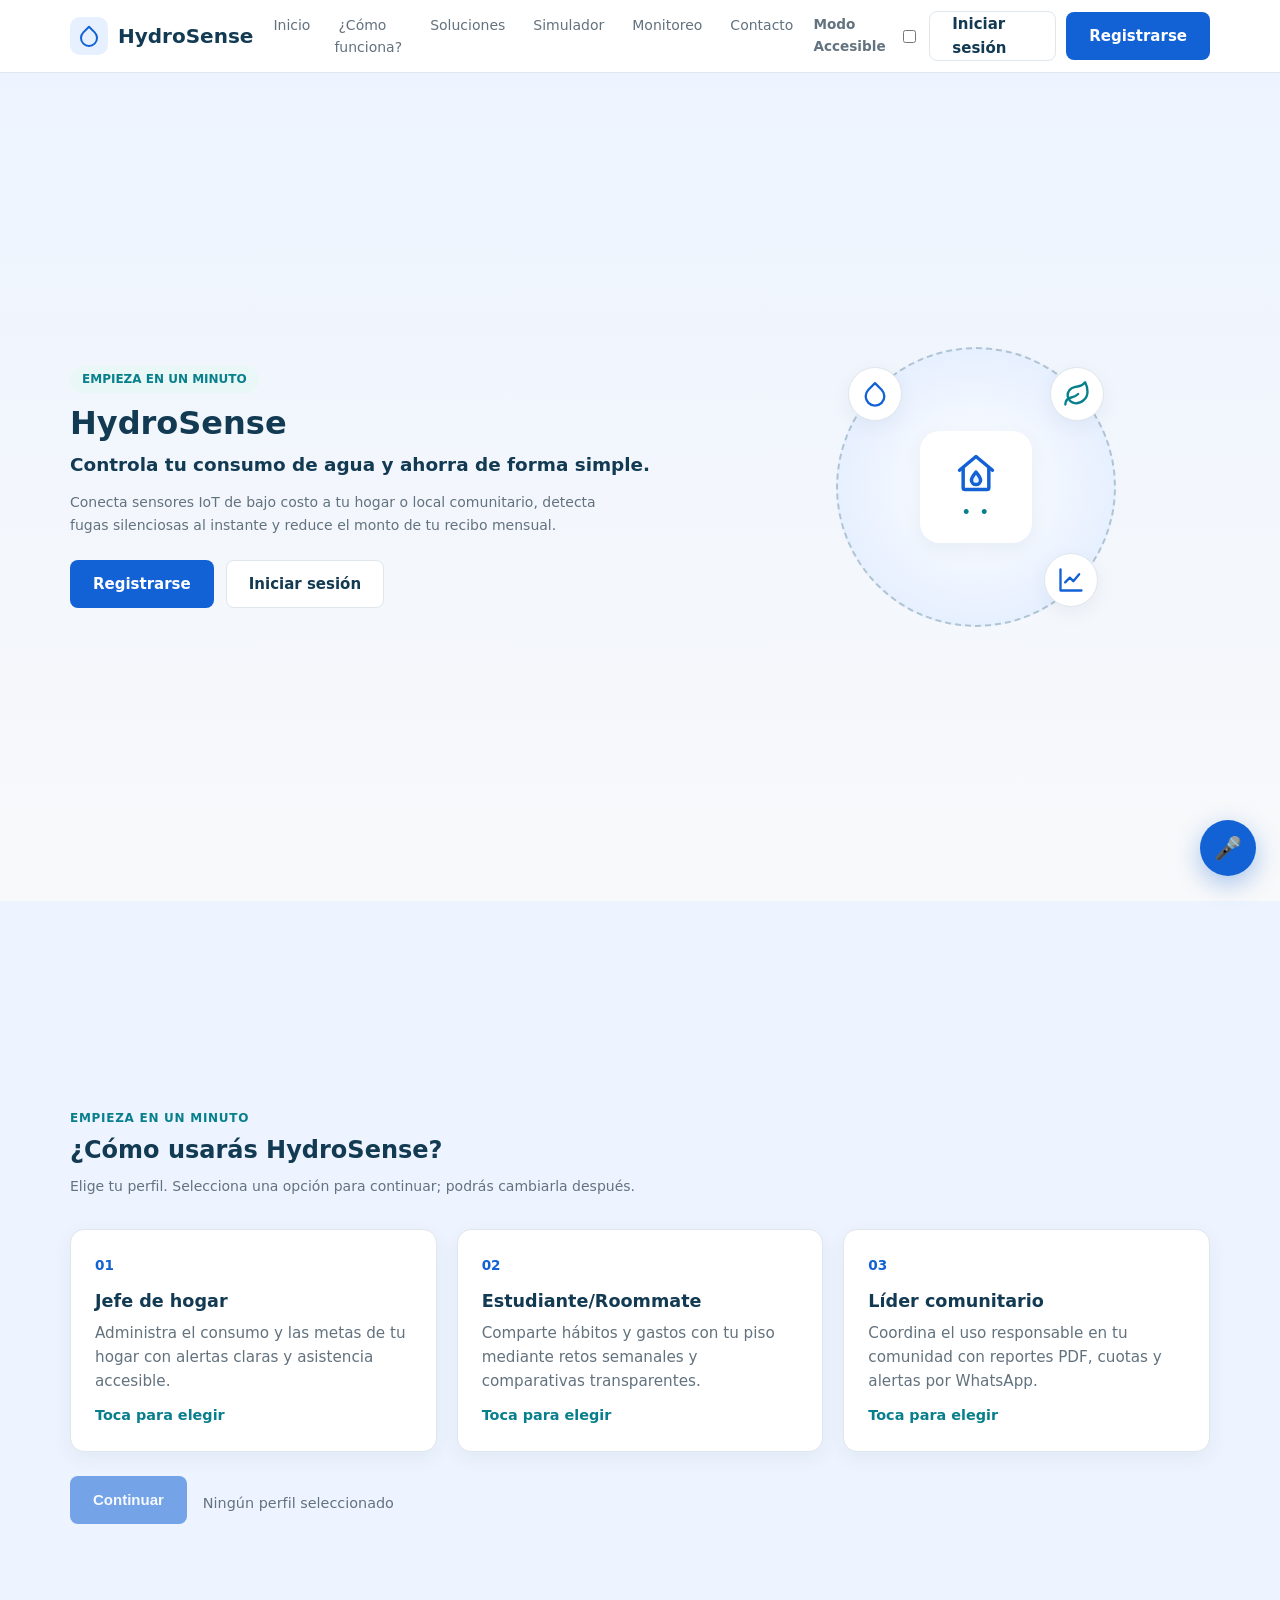
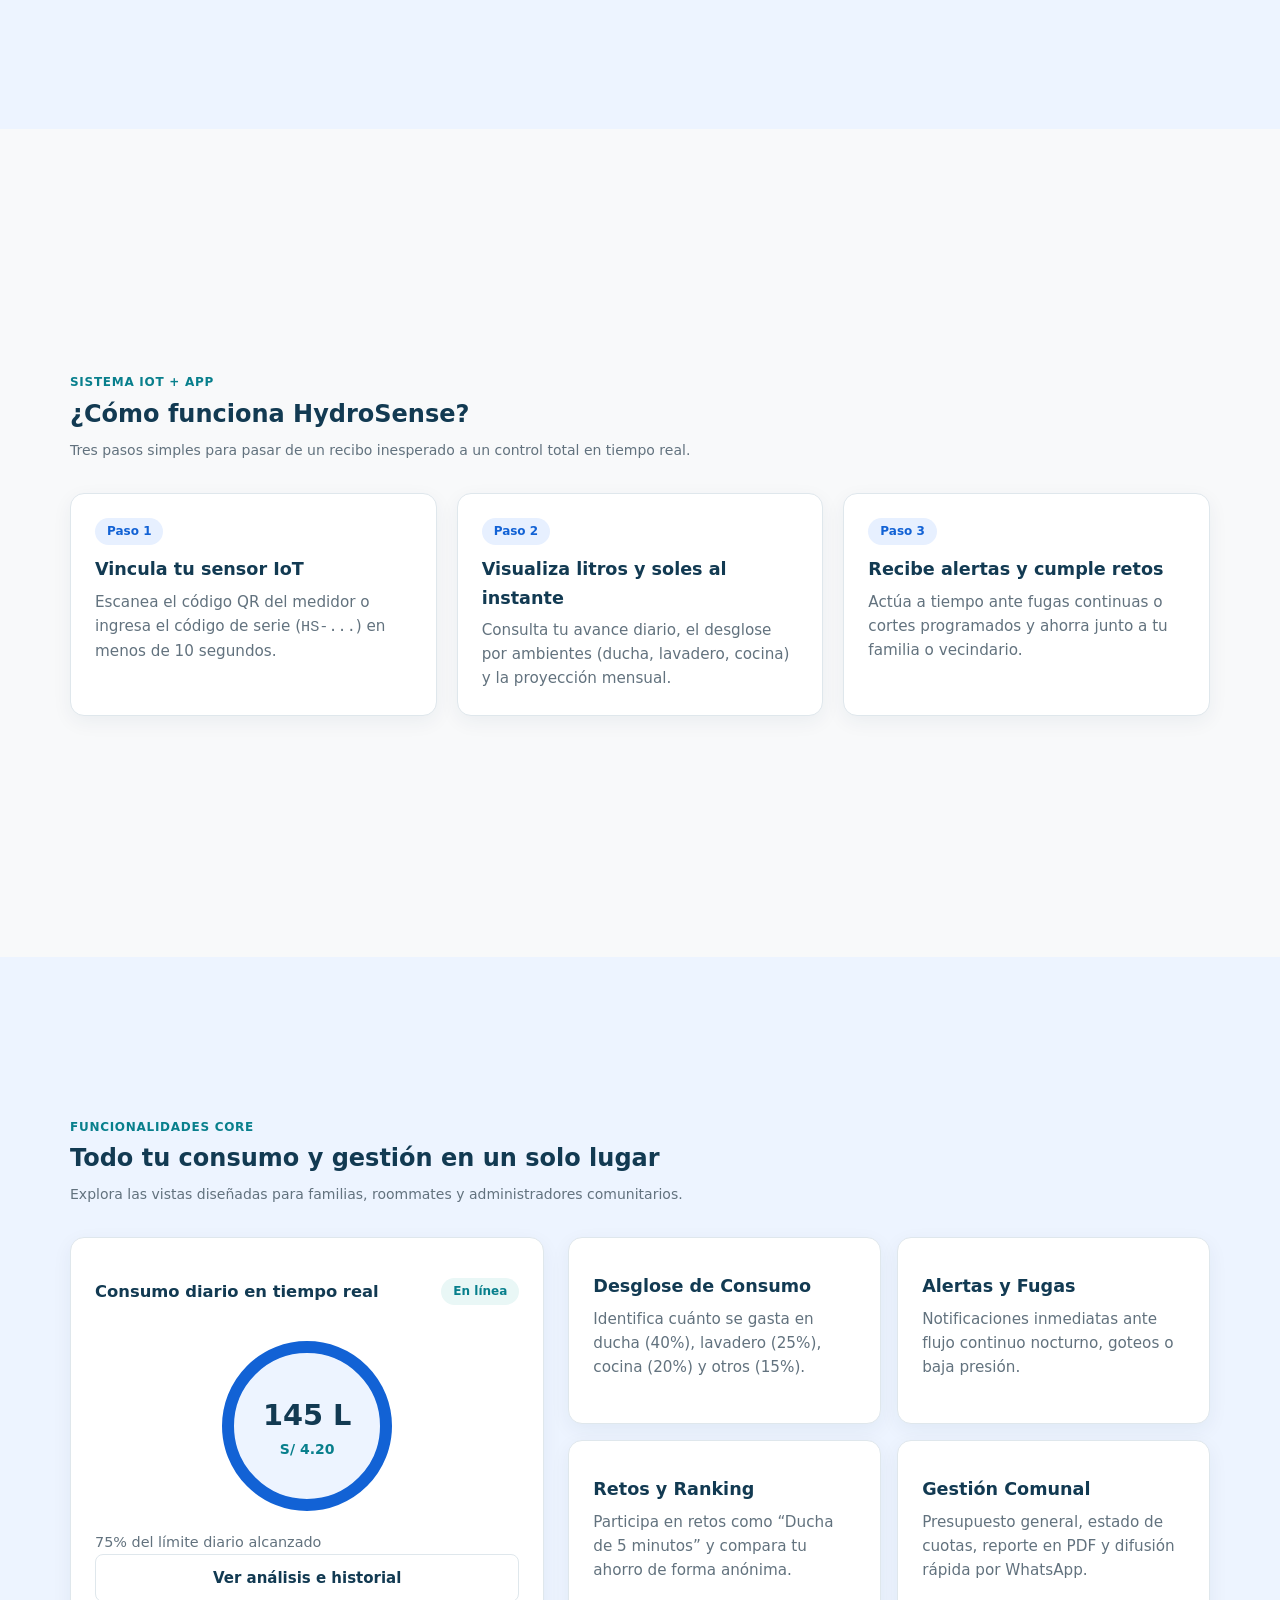
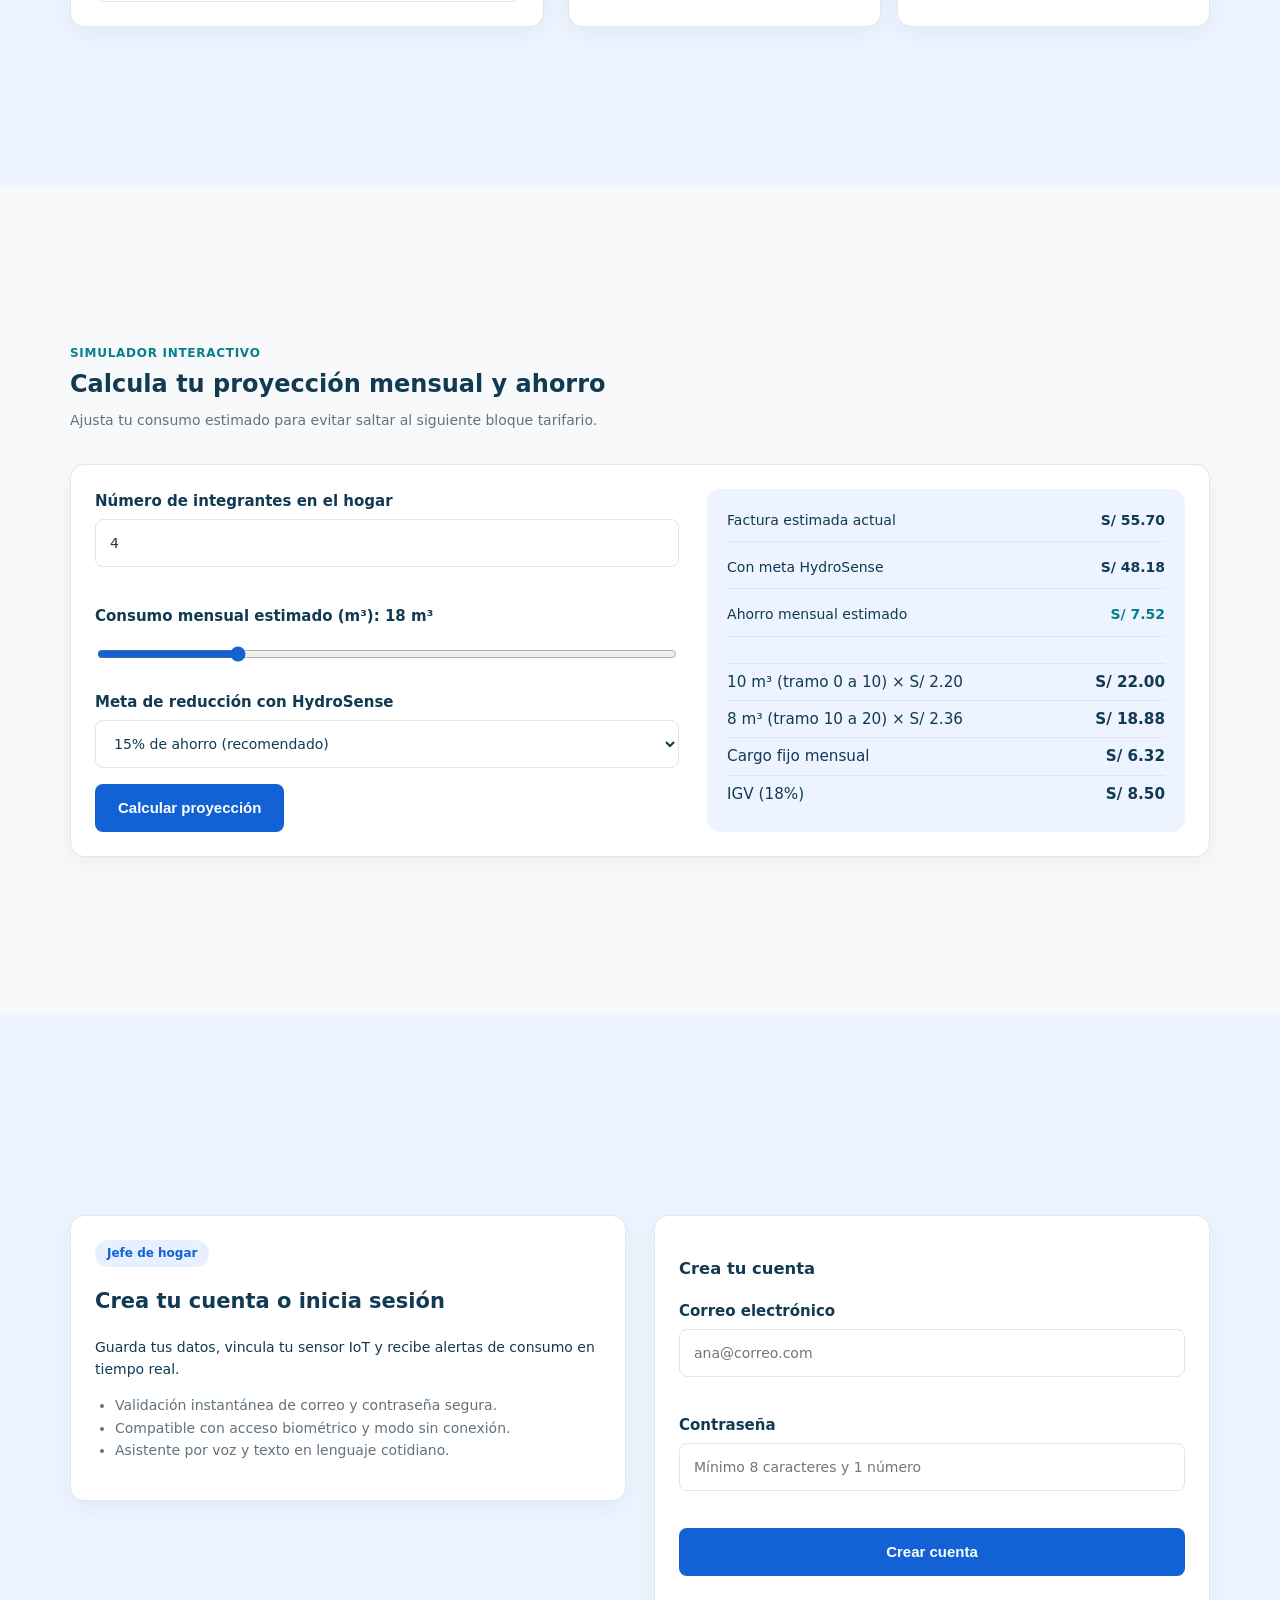
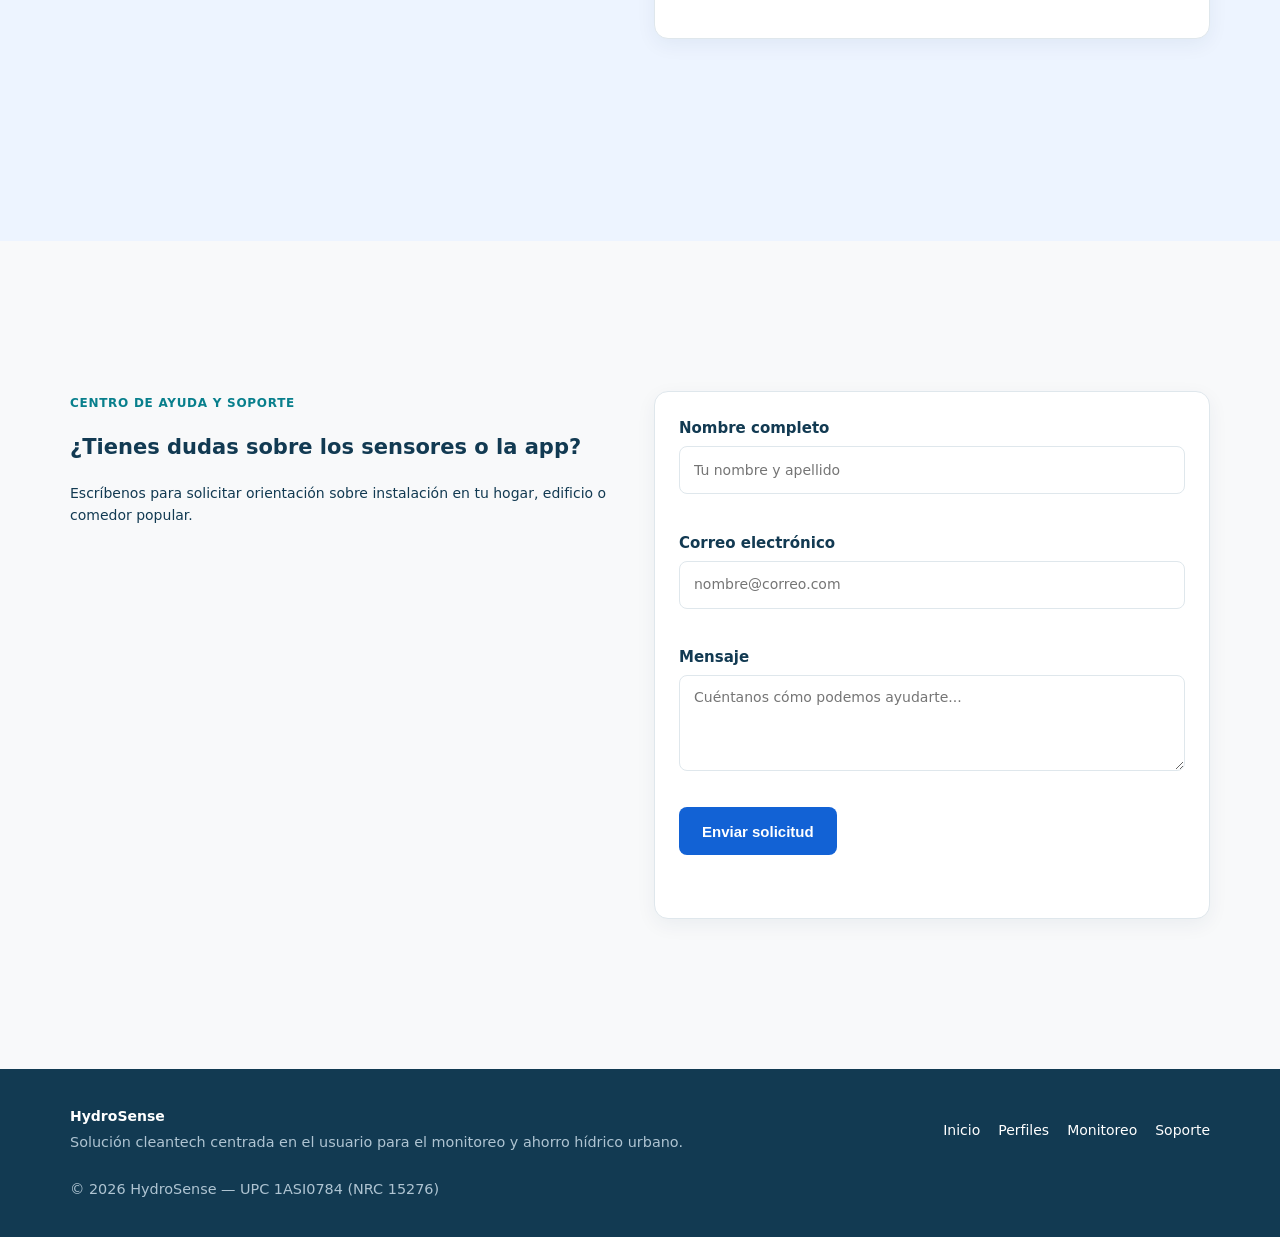
==== index.html @ d7d21170 "feat: estructura inicial del proyecto HydroSense" ====
<!DOCTYPE html>
<html lang="es">
<head>
  <meta charset="UTF-8" />
  <meta name="viewport" content="width=device-width, initial-scale=1.0" />
  <meta name="description" content="HydroSense — Controla tu consumo de agua en tiempo real, detecta fugas silenciosas y ahorra de forma simple." />
  <title>HydroSense — Controla tu consumo de agua</title>
  <link rel="icon" href="favicon.ico" type="image/x-icon" />
  <link rel="stylesheet" href="css/styles.css" />
  <link rel="stylesheet" href="css/responsive.css" />
</head>
<body>
  <a class="skip-link" href="#contenido-principal">Saltar al contenido principal</a>

  <!-- Encabezado y navegación principal -->
  <header class="site-header">
    <div class="container header-inner">
      <a href="#inicio" class="brand" aria-label="HydroSense Inicio">
        <span class="brand-icon" aria-hidden="true">
          <svg width="24" height="24" viewBox="0 0 24 24" fill="none" stroke="currentColor" stroke-width="2" stroke-linecap="round" stroke-linejoin="round">
            <path d="M12 2.69l5.66 5.66a8 8 0 1 1-11.31 0z" />
          </svg>
        </span>
        <span class="brand-name">HydroSense</span>
      </a>

      <button class="menu-toggle" type="button" aria-label="Abrir menú de navegación" aria-expanded="false" aria-controls="nav-principal">
        <span aria-hidden="true">☰</span>
      </button>

      <nav id="nav-principal" class="main-nav" aria-label="Navegación principal">
        <ul class="nav-list">
          <li><a href="#inicio">Inicio</a></li>
          <li><a href="#como-funciona">¿Cómo funciona?</a></li>
          <li><a href="#perfiles">Soluciones</a></li>
          <li><a href="#simulador">Simulador</a></li>
          <li><a href="pages/monitoreo.html">Monitoreo</a></li>
          <li><a href="#contacto">Contacto</a></li>
        </ul>
      </nav>

      <div class="header-actions">
        <label class="accessible-toggle" for="toggle-modo-accesible">
          <span>Modo Accesible</span>
          <input type="checkbox" id="toggle-modo-accesible" role="switch" aria-label="Activar modo accesible con texto ampliado y alto contraste" />
        </label>
        <a href="#acceso" class="btn btn-outline">Iniciar sesión</a>
        <a href="#perfiles" class="btn btn-primary">Registrarse</a>
      </div>
    </div>
  </header>

  <main id="contenido-principal">
    <!-- 1. Hero / Bienvenida (Mockup: HydroSense · Bienvenida) -->
    <section id="inicio" class="hero-section">
      <div class="container hero-grid">
        <div class="hero-copy">
          <span class="badge badge-teal">EMPIEZA EN UN MINUTO</span>
          <h1>HydroSense</h1>
          <p class="hero-subtitle">Controla tu consumo de agua y ahorra de forma simple.</p>
          <p class="hero-description">
            Conecta sensores IoT de bajo costo a tu hogar o local comunitario, detecta fugas silenciosas al instante y reduce el monto de tu recibo mensual.
          </p>
          <div class="hero-cta">
            <a href="#perfiles" class="btn btn-primary">Registrarse</a>
            <a href="#acceso" class="btn btn-outline">Iniciar sesión</a>
          </div>
        </div>

        <div class="hero-visual" aria-label="Ilustración del ecosistema HydroSense conectado al hogar">
          <div class="hero-orbit">
            <div class="orbit-node orbit-top-left" title="Monitoreo de flujo">
              <img src="assets/icons/drop.svg" alt="Ícono de consumo de agua" />
            </div>
            <div class="orbit-node orbit-top-right" title="Ahorro sostenible">
              <img src="assets/icons/leaf.svg" alt="Ícono de sostenibilidad ambiental" />
            </div>
            <div class="orbit-center">
              <img src="assets/icons/home_iot.svg" alt="Hogar conectado con sensor HydroSense" />
              <span class="status-dots" aria-hidden="true">• •</span>
            </div>
            <div class="orbit-node orbit-bottom-right" title="Estadísticas en tiempo real">
              <img src="assets/icons/chart.svg" alt="Ícono de análisis e historial" />
            </div>
          </div>
        </div>
      </div>
    </section>

    <!-- 2. Selección de Perfil (Mockup: ¿Cómo usarás HydroSense?) -->
    <section id="perfiles" class="section section-alt">
      <div class="container">
        <header class="section-header">
          <span class="eyebrow">EMPIEZA EN UN MINUTO</span>
          <h2>¿Cómo usarás HydroSense?</h2>
          <p>Elige tu perfil. Selecciona una opción para continuar; podrás cambiarla después.</p>
        </header>

        <div class="profile-grid" role="radiogroup" aria-label="Selección de perfil de usuario">
          <article class="card profile-card" data-profile="hogar" tabindex="0" role="radio" aria-checked="false">
            <span class="card-number">01</span>
            <h3>Jefe de hogar</h3>
            <p>Administra el consumo y las metas de tu hogar con alertas claras y asistencia accesible.</p>
            <span class="card-link">Toca para elegir</span>
          </article>

          <article class="card profile-card" data-profile="estudiante" tabindex="0" role="radio" aria-checked="false">
            <span class="card-number">02</span>
            <h3>Estudiante/Roommate</h3>
            <p>Comparte hábitos y gastos con tu piso mediante retos semanales y comparativas transparentes.</p>
            <span class="card-link">Toca para elegir</span>
          </article>

          <article class="card profile-card" data-profile="lider" tabindex="0" role="radio" aria-checked="false">
            <span class="card-number">03</span>
            <h3>Líder comunitario</h3>
            <p>Coordina el uso responsable en tu comunidad con reportes PDF, cuotas y alertas por WhatsApp.</p>
            <span class="card-link">Toca para elegir</span>
          </article>
        </div>

        <div class="profile-actions">
          <button id="btn-continuar-perfil" type="button" class="btn btn-primary" disabled>Continuar</button>
          <p id="estado-perfil" class="helper-text" aria-live="polite">Ningún perfil seleccionado</p>
        </div>
      </div>
    </section>

    <!-- 3. ¿Cómo funciona? (Arquitectura Web 4.2.1: IoT + App) -->
    <section id="como-funciona" class="section">
      <div class="container">
        <header class="section-header">
          <span class="eyebrow">SISTEMA IOT + APP</span>
          <h2>¿Cómo funciona HydroSense?</h2>
          <p>Tres pasos simples para pasar de un recibo inesperado a un control total en tiempo real.</p>
        </header>

        <div class="steps-grid">
          <article class="card step-card">
            <span class="badge badge-blue">Paso 1</span>
            <h3>Vincula tu sensor IoT</h3>
            <p>Escanea el código QR del medidor o ingresa el código de serie (<code>HS-...</code>) en menos de 10 segundos.</p>
          </article>

          <article class="card step-card">
            <span class="badge badge-blue">Paso 2</span>
            <h3>Visualiza litros y soles al instante</h3>
            <p>Consulta tu avance diario, el desglose por ambientes (ducha, lavadero, cocina) y la proyección mensual.</p>
          </article>

          <article class="card step-card">
            <span class="badge badge-blue">Paso 3</span>
            <h3>Recibe alertas y cumple retos</h3>
            <p>Actúa a tiempo ante fugas continuas o cortes programados y ahorra junto a tu familia o vecindario.</p>
          </article>
        </div>
      </div>
    </section>

    <!-- 4. Vista previa de Dashboards y Funcionalidades Core (Mockups 4.6) -->
    <section id="funcionalidades" class="section section-alt">
      <div class="container">
        <header class="section-header">
          <span class="eyebrow">FUNCIONALIDADES CORE</span>
          <h2>Todo tu consumo y gestión en un solo lugar</h2>
          <p>Explora las vistas diseñadas para familias, roommates y administradores comunitarios.</p>
        </header>

        <div class="dashboard-preview-grid">
          <!-- Tarjeta resumen de consumo (Mockup: Hola, Familia Pérez) -->
          <article class="card metric-card">
            <div class="card-top">
              <h3>Consumo diario en tiempo real</h3>
              <span class="badge badge-teal">En línea</span>
            </div>
            <div class="ring-metric" aria-label="145 litros consumidos hoy, equivalente a 4 soles con 20 céntimos">
              <strong id="litros-hoy">145 L</strong>
              <span id="soles-hoy">S/ 4.20</span>
            </div>
            <p class="helper-text">75% del límite diario alcanzado</p>
            <a href="pages/monitoreo.html" class="btn btn-outline btn-full">Ver análisis e historial</a>
          </article>

          <!-- Tarjeta de accesos rápidos / módulos -->
          <div class="shortcuts-grid">
            <article class="card shortcut-card">
              <h3>Desglose de Consumo</h3>
              <p>Identifica cuánto se gasta en ducha (40%), lavadero (25%), cocina (20%) y otros (15%).</p>
            </article>

            <article class="card shortcut-card">
              <h3>Alertas y Fugas</h3>
              <p>Notificaciones inmediatas ante flujo continuo nocturno, goteos o baja presión.</p>
            </article>

            <article class="card shortcut-card">
              <h3>Retos y Ranking</h3>
              <p>Participa en retos como “Ducha de 5 minutos” y compara tu ahorro de forma anónima.</p>
            </article>

            <article class="card shortcut-card">
              <h3>Gestión Comunal</h3>
              <p>Presupuesto general, estado de cuotas, reporte en PDF y difusión rápida por WhatsApp.</p>
            </article>
          </div>
        </div>
      </div>
    </section>

    <!-- 5. Simulador de Ahorro y Tarifas SEDAPAL (HU-010 / HU-045 / Arquitectura 4.2.1) -->
    <section id="simulador" class="section">
      <div class="container">
        <header class="section-header">
          <span class="eyebrow">SIMULADOR INTERACTIVO</span>
          <h2>Calcula tu proyección mensual y ahorro</h2>
          <p>Ajusta tu consumo estimado para evitar saltar al siguiente bloque tarifario.</p>
        </header>

        <div class="card simulator-card">
          <form id="form-simulador" class="simulator-form" novalidate>
            <div class="form-group">
              <label for="input-personas">Número de integrantes en el hogar</label>
              <input type="number" id="input-personas" name="personas" min="1" max="20" value="4" required />
            </div>

            <div class="form-group">
              <label for="input-consumo-m3">Consumo mensual estimado (m³): <output id="output-m3" for="input-consumo-m3">18</output> m³</label>
              <input type="range" id="input-consumo-m3" name="consumo_m3" min="5" max="60" value="18" />
            </div>

            <div class="form-group">
              <label for="select-meta">Meta de reducción con HydroSense</label>
              <select id="select-meta" name="meta">
                <option value="10">10% de ahorro</option>
                <option value="15" selected>15% de ahorro (recomendado)</option>
                <option value="20">20% de ahorro</option>
              </select>
            </div>

            <button type="submit" class="btn btn-primary">Calcular proyección</button>
          </form>

          <div id="resultado-simulador" class="simulator-result" aria-live="polite">
            <div class="result-item">
              <span>Factura estimada actual</span>
              <strong id="res-actual">S/ 68.40</strong>
            </div>
            <div class="result-item">
              <span>Con meta HydroSense</span>
              <strong id="res-ahorro">S/ 58.14</strong>
            </div>
            <div class="result-item">
              <span>Ahorro mensual estimado</span>
              <strong id="res-diferencia" class="text-teal">S/ 10.26</strong>
            </div>
          </div>
        </div>
      </div>
    </section>

    <!-- 6. Acceso y Registro rápido (Mockups: Crea tu cuenta / Inicia sesión) -->
    <section id="acceso" class="section section-alt">
      <div class="container auth-grid">
        <div class="card auth-info">
          <span class="badge badge-blue" id="badge-perfil-activo">Jefe de hogar</span>
          <h2>Crea tu cuenta o inicia sesión</h2>
          <p>Guarda tus datos, vincula tu sensor IoT y recibe alertas de consumo en tiempo real.</p>
          <ul class="check-list">
            <li>Validación instantánea de correo y contraseña segura.</li>
            <li>Compatible con acceso biométrico y modo sin conexión.</li>
            <li>Asistente por voz y texto en lenguaje cotidiano.</li>
          </ul>
        </div>

        <form id="form-registro" class="card auth-form" novalidate>
          <h3>Crea tu cuenta</h3>

          <div class="form-group">
            <label for="reg-email">Correo electrónico</label>
            <input type="email" id="reg-email" name="email" placeholder="ana@correo.com" autocomplete="email" required />
            <small id="error-email" class="form-feedback" aria-live="polite"></small>
          </div>

          <div class="form-group">
            <label for="reg-password">Contraseña</label>
            <input type="password" id="reg-password" name="password" placeholder="Mínimo 8 caracteres y 1 número" autocomplete="new-password" required />
            <small id="error-password" class="form-feedback" aria-live="polite"></small>
          </div>

          <button type="submit" class="btn btn-primary btn-full">Crear cuenta</button>
          <p id="estado-registro" class="form-feedback" aria-live="polite"></p>
        </form>
      </div>
    </section>

    <!-- 7. Contacto y Soporte (Arquitectura Web 4.2.1: Centro de Ayuda) -->
    <section id="contacto" class="section">
      <div class="container contact-grid">
        <div>
          <span class="eyebrow">CENTRO DE AYUDA Y SOPORTE</span>
          <h2>¿Tienes dudas sobre los sensores o la app?</h2>
          <p>Escríbenos para solicitar orientación sobre instalación en tu hogar, edificio o comedor popular.</p>
        </div>

        <form id="form-contacto" class="card contact-form" novalidate>
          <div class="form-group">
            <label for="contacto-nombre">Nombre completo</label>
            <input type="text" id="contacto-nombre" name="nombre" placeholder="Tu nombre y apellido" required />
          </div>

          <div class="form-group">
            <label for="contacto-correo">Correo electrónico</label>
            <input type="email" id="contacto-correo" name="correo" placeholder="nombre@correo.com" required />
          </div>

          <div class="form-group">
            <label for="contacto-mensaje">Mensaje</label>
            <textarea id="contacto-mensaje" name="mensaje" rows="3" placeholder="Cuéntanos cómo podemos ayudarte..." required></textarea>
          </div>

          <button type="submit" class="btn btn-primary">Enviar solicitud</button>
          <p id="estado-contacto" class="form-feedback" aria-live="polite"></p>
        </form>
      </div>
    </section>
  </main>

  <!-- Botón flotante de Asistente por Voz (Mockup: Dashboard Familia / HU-019) -->
  <button id="btn-asistente-voz" class="fab-voice" type="button" aria-label="Consultar consumo mediante comandos de voz" title="Asistente por voz">
    <span aria-hidden="true">🎤</span>
  </button>

  <!-- Pie de página -->
  <footer class="site-footer">
    <div class="container footer-inner">
      <div>
        <strong>HydroSense</strong>
        <p>Solución cleantech centrada en el usuario para el monitoreo y ahorro hídrico urbano.</p>
      </div>
      <nav aria-label="Enlaces del pie de página">
        <ul class="footer-links">
          <li><a href="#inicio">Inicio</a></li>
          <li><a href="#perfiles">Perfiles</a></li>
          <li><a href="pages/monitoreo.html">Monitoreo</a></li>
          <li><a href="#contacto">Soporte</a></li>
        </ul>
      </nav>
      <p class="footer-copy">© 2026 HydroSense — UPC 1ASI0784 (NRC 15276)</p>
    </div>
  </footer>

  <script src="js/main.js"></script>
</body>
</html>
---- css/styles.css ----
/* ==========================================================================
   HydroSense — Hoja de estilos principal (Paleta oficial Figma + Guía 4.1)
   Cada sección ocupa una pantalla completa (100vh) para evitar solapamientos
   ========================================================================== */

:root {
  /* Paleta de colores oficial (Capítulo 4.1 + Figma) */
  --color-primary: #1262D5;
  --color-primary-hover: #0E4FB0;
  --color-dark: #123A52;
  --color-teal: #087F8C;
  --color-text-muted: #62727E;
  --color-bg-page: #F8F9FA;
  --color-bg-card: #FFFFFF;
  --color-bg-soft-blue: #EDF4FF;
  --color-bg-badge-blue: #E7F0FF;
  --color-bg-soft-teal: #E9F7F6;
  --color-border: #DFE7EC;
  --color-accent-muted: #AFC4D2;
  --color-error: #C62828;
  --color-success: #1B7A43;

  /* Escala tipográfica oficial (Capítulo 4.1) */
  --font-size-h1: 2rem;         /* 32px Bold */
  --font-size-h2: 1.5rem;       /* 24px Bold/Semibold */
  --font-size-label: 0.9375rem; /* 15px Medium/Bold */
  --font-size-body: 0.875rem;   /* 14px Regular */
  --font-size-caption: 0.75rem; /* 12px Light/Regular */

  /* Layout y elevación */
  --header-height: 72px;
  --radius-sm: 8px;
  --radius-md: 14px;
  --radius-lg: 20px;
  --radius-pill: 999px;
  --shadow-card: 0 6px 20px rgba(18, 58, 82, 0.06);
  --shadow-card-hover: 0 12px 28px rgba(18, 98, 213, 0.12);
  --container-max: 1140px;
}

*,
*::before,
*::after {
  box-sizing: border-box;
}

html {
  scroll-behavior: smooth;
}

body {
  margin: 0;
  font-family: "Inter", "Segoe UI", system-ui, -apple-system, sans-serif;
  font-size: var(--font-size-body);
  line-height: 1.6;
  color: var(--color-dark);
  background-color: var(--color-bg-page);
}

/* Accesibilidad: respeta la preferencia del sistema de reducir animaciones */
@media (prefers-reduced-motion: reduce) {
  html {
    scroll-behavior: auto;
  }

  *,
  *::before,
  *::after {
    animation-duration: 0.01ms !important;
    animation-iteration-count: 1 !important;
    transition-duration: 0.01ms !important;
  }
}

img {
  max-width: 100%;
  display: block;
}

a {
  color: var(--color-primary);
  text-decoration: none;
}

a:hover {
  text-decoration: underline;
}

:focus-visible {
  outline: 3px solid var(--color-primary);
  outline-offset: 2px;
}

.skip-link {
  position: absolute;
  left: -9999px;
  top: 0;
  background: var(--color-primary);
  color: var(--color-bg-card);
  padding: 12px 18px;
  z-index: 1000;
  border-radius: var(--radius-sm);
}

.skip-link:focus {
  left: 16px;
  top: 16px;
}

.container {
  width: min(100% - 32px, var(--container-max));
  margin-inline: auto;
}

/* Cada pantalla ocupa el alto completo de la ventana */
.hero-section,
.section {
  min-height: calc(100vh - var(--header-height));
  display: flex;
  flex-direction: column;
  justify-content: center;
  padding: 48px 0;
  scroll-margin-top: var(--header-height);
}

.section-alt {
  background-color: var(--color-bg-soft-blue);
}

.section-header {
  max-width: 680px;
  margin-bottom: 32px;
}

.section-header h2 {
  margin: 6px 0 10px;
  font-size: var(--font-size-h2);
  line-height: 1.25;
  font-weight: 700;
  color: var(--color-dark);
}

.section-header p {
  margin: 0;
  color: var(--color-text-muted);
}

.eyebrow {
  display: inline-block;
  font-size: var(--font-size-caption);
  font-weight: 700;
  letter-spacing: 0.06em;
  color: var(--color-teal);
  text-transform: uppercase;
}

/* Botones (Touch target >= 48px) */
.btn {
  display: inline-flex;
  align-items: center;
  justify-content: center;
  min-height: 48px;
  padding: 0 22px;
  border-radius: var(--radius-sm);
  font-weight: 600;
  font-size: var(--font-size-label);
  border: 1.5px solid transparent;
  cursor: pointer;
  transition: background-color 0.2s ease, border-color 0.2s ease, transform 0.15s ease;
  text-decoration: none;
}

.btn:hover {
  text-decoration: none;
  transform: translateY(-1px);
}

.btn:disabled {
  opacity: 0.55;
  cursor: not-allowed;
  transform: none;
}

.btn-primary {
  background-color: var(--color-primary);
  color: var(--color-bg-card);
}

.btn-primary:hover:not(:disabled) {
  background-color: var(--color-primary-hover);
}

.btn-outline {
  background-color: var(--color-bg-card);
  color: var(--color-dark);
  border-color: var(--color-border);
}

.btn-outline:hover {
  border-color: var(--color-primary);
  color: var(--color-primary);
}

.btn-full {
  width: 100%;
}

/* Badges y Tarjetas */
.badge {
  display: inline-flex;
  align-items: center;
  padding: 4px 12px;
  border-radius: var(--radius-pill);
  font-size: var(--font-size-caption);
  font-weight: 700;
}

.badge-teal {
  background-color: var(--color-bg-soft-teal);
  color: var(--color-teal);
}

.badge-blue {
  background-color: var(--color-bg-badge-blue);
  color: var(--color-primary);
}

.card {
  background-color: var(--color-bg-card);
  border: 1px solid var(--color-border);
  border-radius: var(--radius-md);
  padding: 24px;
  box-shadow: var(--shadow-card);
  transition: transform 0.2s ease, box-shadow 0.2s ease, border-color 0.2s ease;
}

/* Header */
.site-header {
  position: sticky;
  top: 0;
  z-index: 100;
  background-color: var(--color-bg-card);
  border-bottom: 1px solid var(--color-border);
}

.header-inner {
  display: flex;
  align-items: center;
  justify-content: space-between;
  gap: 16px;
  min-height: var(--header-height);
}

.brand {
  display: inline-flex;
  align-items: center;
  gap: 10px;
  font-size: 1.25rem;
  font-weight: 700;
  color: var(--color-dark);
}

.brand-icon {
  display: inline-flex;
  align-items: center;
  justify-content: center;
  width: 38px;
  height: 38px;
  border-radius: 10px;
  background-color: var(--color-bg-badge-blue);
  color: var(--color-primary);
}

.nav-list {
  display: flex;
  list-style: none;
  gap: 20px;
  margin: 0;
  padding: 0;
}

.nav-list a {
  color: var(--color-text-muted);
  font-weight: 500;
  padding: 8px 4px;
}

.nav-list a:hover {
  color: var(--color-primary);
}

.header-actions {
  display: flex;
  align-items: center;
  gap: 10px;
}

.accessible-toggle {
  display: inline-flex;
  align-items: center;
  gap: 8px;
  font-size: 0.85rem;
  font-weight: 600;
  color: var(--color-text-muted);
  cursor: pointer;
  min-height: 48px;
}

.menu-toggle {
  display: none;
  min-width: 48px;
  min-height: 48px;
  border: 1px solid var(--color-border);
  border-radius: var(--radius-sm);
  background: var(--color-bg-card);
  color: var(--color-dark);
  font-size: 1.25rem;
  cursor: pointer;
}

/* Hero */
.hero-section {
  background: linear-gradient(180deg, var(--color-bg-soft-blue) 0%, var(--color-bg-page) 100%);
}

.hero-grid {
  display: grid;
  grid-template-columns: 1.15fr 0.85fr;
  align-items: center;
  gap: 40px;
}

.hero-copy h1 {
  margin: 12px 0 8px;
  font-size: var(--font-size-h1);
  line-height: 1.15;
  font-weight: 700;
  color: var(--color-dark);
}

.hero-subtitle {
  margin: 0 0 12px;
  font-size: 1.15rem;
  font-weight: 600;
  color: var(--color-dark);
}

.hero-description {
  margin: 0 0 24px;
  color: var(--color-text-muted);
  max-width: 540px;
}

.hero-cta {
  display: flex;
  flex-wrap: wrap;
  gap: 12px;
}

.hero-visual {
  display: flex;
  justify-content: center;
}

.hero-orbit {
  position: relative;
  width: 280px;
  height: 280px;
  border-radius: 50%;
  background: radial-gradient(circle, var(--color-bg-card) 0%, var(--color-bg-badge-blue) 70%);
  border: 2px dashed var(--color-accent-muted);
  display: flex;
  align-items: center;
  justify-content: center;
}

.orbit-center {
  width: 112px;
  height: 112px;
  border-radius: var(--radius-lg);
  background: var(--color-bg-card);
  box-shadow: var(--shadow-card);
  display: flex;
  flex-direction: column;
  align-items: center;
  justify-content: center;
  gap: 6px;
}

.status-dots {
  color: var(--color-teal);
  font-weight: 700;
  letter-spacing: 2px;
}

.orbit-node {
  position: absolute;
  width: 54px;
  height: 54px;
  border-radius: 50%;
  background: var(--color-bg-card);
  border: 1px solid var(--color-border);
  box-shadow: var(--shadow-card);
  display: flex;
  align-items: center;
  justify-content: center;
  padding: 12px;
}

.orbit-top-left { top: 18px; left: 10px; }
.orbit-top-right { top: 18px; right: 10px; }
.orbit-bottom-right { bottom: 18px; right: 16px; }

/* Grillas de tarjetas */
.profile-grid,
.steps-grid {
  display: grid;
  grid-template-columns: repeat(3, 1fr);
  gap: 20px;
}

.profile-card {
  cursor: pointer;
}

.profile-card:hover,
.step-card:hover,
.shortcut-card:hover {
  transform: translateY(-3px);
  box-shadow: var(--shadow-card-hover);
}

.profile-card:hover {
  border-color: var(--color-primary);
  background-color: var(--color-bg-badge-blue);
}

.profile-card[aria-checked="true"] {
  border: 2px solid var(--color-primary);
  background-color: var(--color-bg-badge-blue);
  box-shadow: var(--shadow-card-hover);
}

.card-number {
  font-size: 0.85rem;
  font-weight: 700;
  color: var(--color-primary);
}

.card-link {
  display: inline-block;
  margin-top: 10px;
  font-size: 0.9rem;
  font-weight: 600;
  color: var(--color-teal);
}

.profile-actions {
  margin-top: 24px;
  display: flex;
  align-items: center;
  gap: 16px;
}

.helper-text {
  margin: 8px 0 0;
  font-size: 0.9rem;
  color: var(--color-text-muted);
}

/* Dashboard preview */
.dashboard-preview-grid {
  display: grid;
  grid-template-columns: 0.85fr 1.15fr;
  gap: 24px;
  align-items: stretch;
}

.card-top {
  display: flex;
  justify-content: space-between;
  align-items: center;
  gap: 8px;
}

.ring-metric {
  width: 170px;
  height: 170px;
  margin: 20px auto;
  border-radius: 50%;
  border: 12px solid var(--color-primary);
  background-color: var(--color-bg-soft-blue);
  display: flex;
  flex-direction: column;
  align-items: center;
  justify-content: center;
}

.ring-metric strong {
  font-size: 1.8rem;
  color: var(--color-dark);
}

.ring-metric span {
  color: var(--color-teal);
  font-weight: 700;
}

.shortcuts-grid {
  display: grid;
  grid-template-columns: repeat(2, 1fr);
  gap: 16px;
}

.shortcut-card h3,
.step-card h3,
.profile-card h3 {
  margin: 10px 0 6px;
  font-size: 1.1rem;
}

.shortcut-card p,
.step-card p,
.profile-card p {
  margin: 0;
  color: var(--color-text-muted);
  font-size: 0.95rem;
}

/* Simulador, Auth y Contacto */
.simulator-card {
  display: grid;
  grid-template-columns: 1.1fr 0.9fr;
  gap: 28px;
  align-items: center;
}

.simulator-result {
  background-color: var(--color-bg-soft-blue);
  border-radius: var(--radius-md);
  padding: 20px;
  display: grid;
  gap: 14px;
}

.result-item {
  display: flex;
  justify-content: space-between;
  align-items: center;
  border-bottom: 1px solid var(--color-border);
  padding-bottom: 10px;
}

.result-item:last-child {
  border-bottom: none;
  padding-bottom: 0;
}

.text-teal {
  color: var(--color-teal);
}

.auth-grid,
.contact-grid {
  display: grid;
  grid-template-columns: 1fr 1fr;
  gap: 28px;
  align-items: start;
}

.check-list {
  padding-left: 20px;
  color: var(--color-text-muted);
}

.form-group {
  display: flex;
  flex-direction: column;
  gap: 6px;
  margin-bottom: 16px;
}

.form-group label {
  font-weight: 600;
  font-size: var(--font-size-label);
}

.form-group input,
.form-group select,
.form-group textarea {
  min-height: 48px;
  padding: 10px 14px;
  border: 1.5px solid var(--color-border);
  border-radius: var(--radius-sm);
  font: inherit;
  color: var(--color-dark);
  background-color: var(--color-bg-card);
  transition: border-color 0.2s ease, box-shadow 0.2s ease;
}

.form-group input:focus,
.form-group select:focus,
.form-group textarea:focus {
  border-color: var(--color-primary);
  box-shadow: 0 0 0 3px rgba(18, 98, 213, 0.15);
  outline: none;
}

.form-group input[type="range"] {
  min-height: 36px;
  padding: 0;
  border: none;
  background: transparent;
  accent-color: var(--color-primary);
  cursor: pointer;
}

.form-group textarea {
  min-height: 96px;
  resize: vertical;
}

.form-feedback {
  min-height: 1.2em;
  font-size: var(--font-size-caption);
  color: var(--color-error);
}

/* Botón flotante de voz */
.fab-voice {
  position: fixed;
  right: 24px;
  bottom: 24px;
  width: 56px;
  height: 56px;
  border-radius: 50%;
  border: none;
  background-color: var(--color-primary);
  color: var(--color-bg-card);
  font-size: 1.4rem;
  box-shadow: 0 8px 24px rgba(18, 98, 213, 0.35);
  cursor: pointer;
  z-index: 90;
  transition: transform 0.2s ease, background-color 0.2s ease;
}

.fab-voice:hover {
  background-color: var(--color-primary-hover);
  transform: scale(1.06);
}

/* Footer */
.site-footer {
  background-color: var(--color-dark);
  color: var(--color-bg-card);
  padding: 36px 0;
}

.footer-inner {
  display: flex;
  flex-wrap: wrap;
  justify-content: space-between;
  align-items: center;
  gap: 20px;
}

.footer-inner p {
  margin: 4px 0 0;
  color: var(--color-accent-muted);
  font-size: 0.9rem;
}

.footer-links {
  display: flex;
  list-style: none;
  gap: 18px;
  margin: 0;
  padding: 0;
}

.footer-links a {
  color: var(--color-bg-card);
}

/* ==========================================================================
   Modo Accesible (HU-021: +30% texto escalable + Alto Contraste WCAG AAA)
   ========================================================================== */
html.modo-accesible,
body.modo-accesible {
  font-size: 130%;
}

html.modo-accesible body,
body.modo-accesible {
  background-color: #FFFFFF;
  color: #000000;
}

html.modo-accesible .section-alt,
body.modo-accesible .section-alt {
  background-color: #EDF4FF;
}

html.modo-accesible .card,
body.modo-accesible .card,
html.modo-accesible .simulator-result,
body.modo-accesible .simulator-result,
html.modo-accesible .form-group input,
body.modo-accesible .form-group input,
html.modo-accesible .form-group select,
body.modo-accesible .form-group select,
html.modo-accesible .form-group textarea,
body.modo-accesible .form-group textarea {
  border: 2px solid #000000;
  box-shadow: none;
  background-color: #FFFFFF;
  color: #000000;
}

html.modo-accesible p,
body.modo-accesible p,
html.modo-accesible h1,
body.modo-accesible h1,
html.modo-accesible h2,
body.modo-accesible h2,
html.modo-accesible h3,
body.modo-accesible h3,
html.modo-accesible .nav-list a,
body.modo-accesible .nav-list a,
html.modo-accesible .helper-text,
body.modo-accesible .helper-text,
html.modo-accesible .eyebrow,
body.modo-accesible .eyebrow,
html.modo-accesible .accessible-toggle,
body.modo-accesible .accessible-toggle {
  color: #000000;
}

html.modo-accesible .badge,
body.modo-accesible .badge {
  border: 1.5px solid #000000;
  background-color: #FFFFFF;
  color: #000000;
}

html.modo-accesible .btn-primary,
body.modo-accesible .btn-primary {
  background-color: #0A469E;
  color: #FFFFFF;
  border: 2px solid #000000;
}

html.modo-accesible .btn-outline,
body.modo-accesible .btn-outline {
  background-color: #FFFFFF;
  color: #000000;
  border: 2px solid #000000;
}

html.modo-accesible :focus-visible,
body.modo-accesible :focus-visible {
  outline: 4px solid #000000;
  outline-offset: 3px;
}

/* ==========================================================================
   Panel Flotante de Asistente por Voz y Modo Lectura (HU-019)
   ========================================================================== */
.voice-panel {
  position: fixed;
  right: 24px;
  bottom: 92px;
  width: min(340px, calc(100vw - 32px));
  background-color: var(--color-bg-card);
  border: 1.5px solid var(--color-border);
  border-radius: var(--radius-md);
  box-shadow: 0 14px 34px rgba(18, 58, 82, 0.18);
  padding: 18px;
  z-index: 95;
  display: none;
  flex-direction: column;
  gap: 12px;
}

.voice-panel.is-open {
  display: flex;
}

.voice-panel-header {
  display: flex;
  justify-content: space-between;
  align-items: center;
  gap: 8px;
}

.voice-panel-header strong {
  font-size: var(--font-size-label);
  color: var(--color-dark);
}

.voice-close {
  min-width: 36px;
  min-height: 36px;
  border: 1px solid var(--color-border);
  border-radius: var(--radius-sm);
  background: var(--color-bg-page);
  color: var(--color-dark);
  cursor: pointer;
  font-weight: 700;
}

.voice-status {
  margin: 0;
  padding: 10px 12px;
  border-radius: var(--radius-sm);
  background-color: var(--color-bg-soft-blue);
  color: var(--color-dark);
  font-size: 0.85rem;
}

.voice-actions {
  display: grid;
  grid-template-columns: 1fr 1fr;
  gap: 8px;
}

.voice-actions .btn {
  padding: 0 10px;
  font-size: 0.82rem;
}

.fab-voice.is-listening {
  background-color: var(--color-teal);
  box-shadow: 0 0 0 6px rgba(8, 127, 140, 0.25);
}

/* Compatibilidad con Modo Accesible */
html.modo-accesible .voice-panel,
body.modo-accesible .voice-panel,
html.modo-accesible .voice-status,
body.modo-accesible .voice-status,
html.modo-accesible .voice-close,
body.modo-accesible .voice-close {
  border: 2px solid #000000;
  background-color: #FFFFFF;
  color: #000000;
  box-shadow: none;
}

/* Botones de demostración de alertas simuladas (js/main.js) */
.alert-demo-actions {
  display: flex;
  flex-wrap: wrap;
  gap: 8px;
  margin-top: 12px;
}
---- css/responsive.css ----
/* ==========================================================================
   HydroSense — Adaptación Responsive (Tablet <= 992px | Mobile <= 640px)
   Cada sección ocupa una pantalla completa para reflejar el flujo del mockup
   ========================================================================== */

@media (max-width: 992px) {
  .header-inner {
    flex-wrap: wrap;
    padding: 10px 0;
  }

  .menu-toggle {
    display: inline-flex;
    align-items: center;
    justify-content: center;
    margin-left: auto;
  }

  .main-nav {
    display: none;
    width: 100%;
    order: 4;
    border-top: 1px solid var(--color-border);
    padding-top: 10px;
  }

  .main-nav.is-open {
    display: block;
  }

  .nav-list {
    flex-direction: column;
    gap: 6px;
  }

  .nav-list a {
    display: block;
    padding: 10px 8px;
  }

  .hero-grid,
  .dashboard-preview-grid,
  .simulator-card,
  .auth-grid,
  .contact-grid {
    grid-template-columns: 1fr;
  }

  .hero-grid {
    text-align: center;
    justify-items: center;
  }

  .hero-description {
    margin-inline: auto;
  }

  .hero-cta {
    justify-content: center;
  }

  .profile-grid,
  .steps-grid {
    grid-template-columns: repeat(2, 1fr);
  }
}

@media (max-width: 640px) {
  :root {
    --header-height: 60px;
  }

  html,
  body {
    overflow-x: hidden;
  }

  .container {
    width: min(100% - 28px, var(--container-max));
  }

  /* Header limpio en una sola fila */
  .header-inner {
    min-height: var(--header-height);
    flex-wrap: nowrap;
    gap: 8px;
  }

  .header-actions .btn {
    display: none;
  }

  .header-actions {
    order: 2;
    margin-left: auto;
  }

  .accessible-toggle {
    font-size: 0.78rem;
    gap: 6px;
    min-height: 40px;
  }

  .menu-toggle {
    order: 3;
    margin-left: 4px;
    min-width: 44px;
    min-height: 44px;
  }

  /* Hero a pantalla completa estilo mockup Mobile */
  .hero-section {
    min-height: calc(100vh - var(--header-height));
    padding: 24px 0 32px;
    background: linear-gradient(180deg, var(--color-bg-soft-blue) 0%, var(--color-bg-page) 45%);
  }

  .hero-grid {
    display: flex;
    flex-direction: column;
    align-items: center;
    text-align: center;
    gap: 20px;
  }

  .hero-copy {
    display: contents;
  }

  .hero-copy .badge {
    order: 1;
  }

  .hero-copy h1 {
    order: 2;
    font-size: 2rem;
    margin: 4px 0 0;
  }

  .hero-subtitle {
    order: 3;
    font-size: 1rem;
    font-weight: 500;
    color: var(--color-text-muted);
    max-width: 280px;
    margin: 0;
  }

  .hero-description {
    order: 5;
    font-size: 0.92rem;
    margin: 0;
  }

  .hero-visual {
    order: 4;
    width: 100%;
    padding: 6px 0;
  }

  .hero-orbit {
    width: 215px;
    height: 215px;
  }

  .orbit-center {
    width: 94px;
    height: 94px;
  }

  .orbit-node {
    width: 44px;
    height: 44px;
    padding: 10px;
  }

  .hero-cta {
    order: 6;
    width: 100%;
    flex-direction: column;
    gap: 10px;
  }

  .hero-cta .btn {
    width: 100%;
  }

  /* Cada sección ocupa una pantalla completa y se apila en 1 columna */
  .section {
    min-height: calc(100vh - var(--header-height));
    padding: 36px 0;
  }

  .section-header {
    text-align: center;
    margin-inline: auto;
    margin-bottom: 24px;
  }

  .section-header h2 {
    font-size: 1.5rem;
  }

  .profile-grid,
  .steps-grid,
  .shortcuts-grid {
    grid-template-columns: 1fr;
  }

  .profile-actions {
    flex-direction: column;
    align-items: stretch;
    text-align: center;
  }

  .card {
    padding: 20px;
  }

  .footer-inner {
    flex-direction: column;
    align-items: flex-start;
  }

  .fab-voice {
    right: 14px;
    bottom: 14px;
    width: 50px;
    height: 50px;
    font-size: 1.25rem;
  }
}
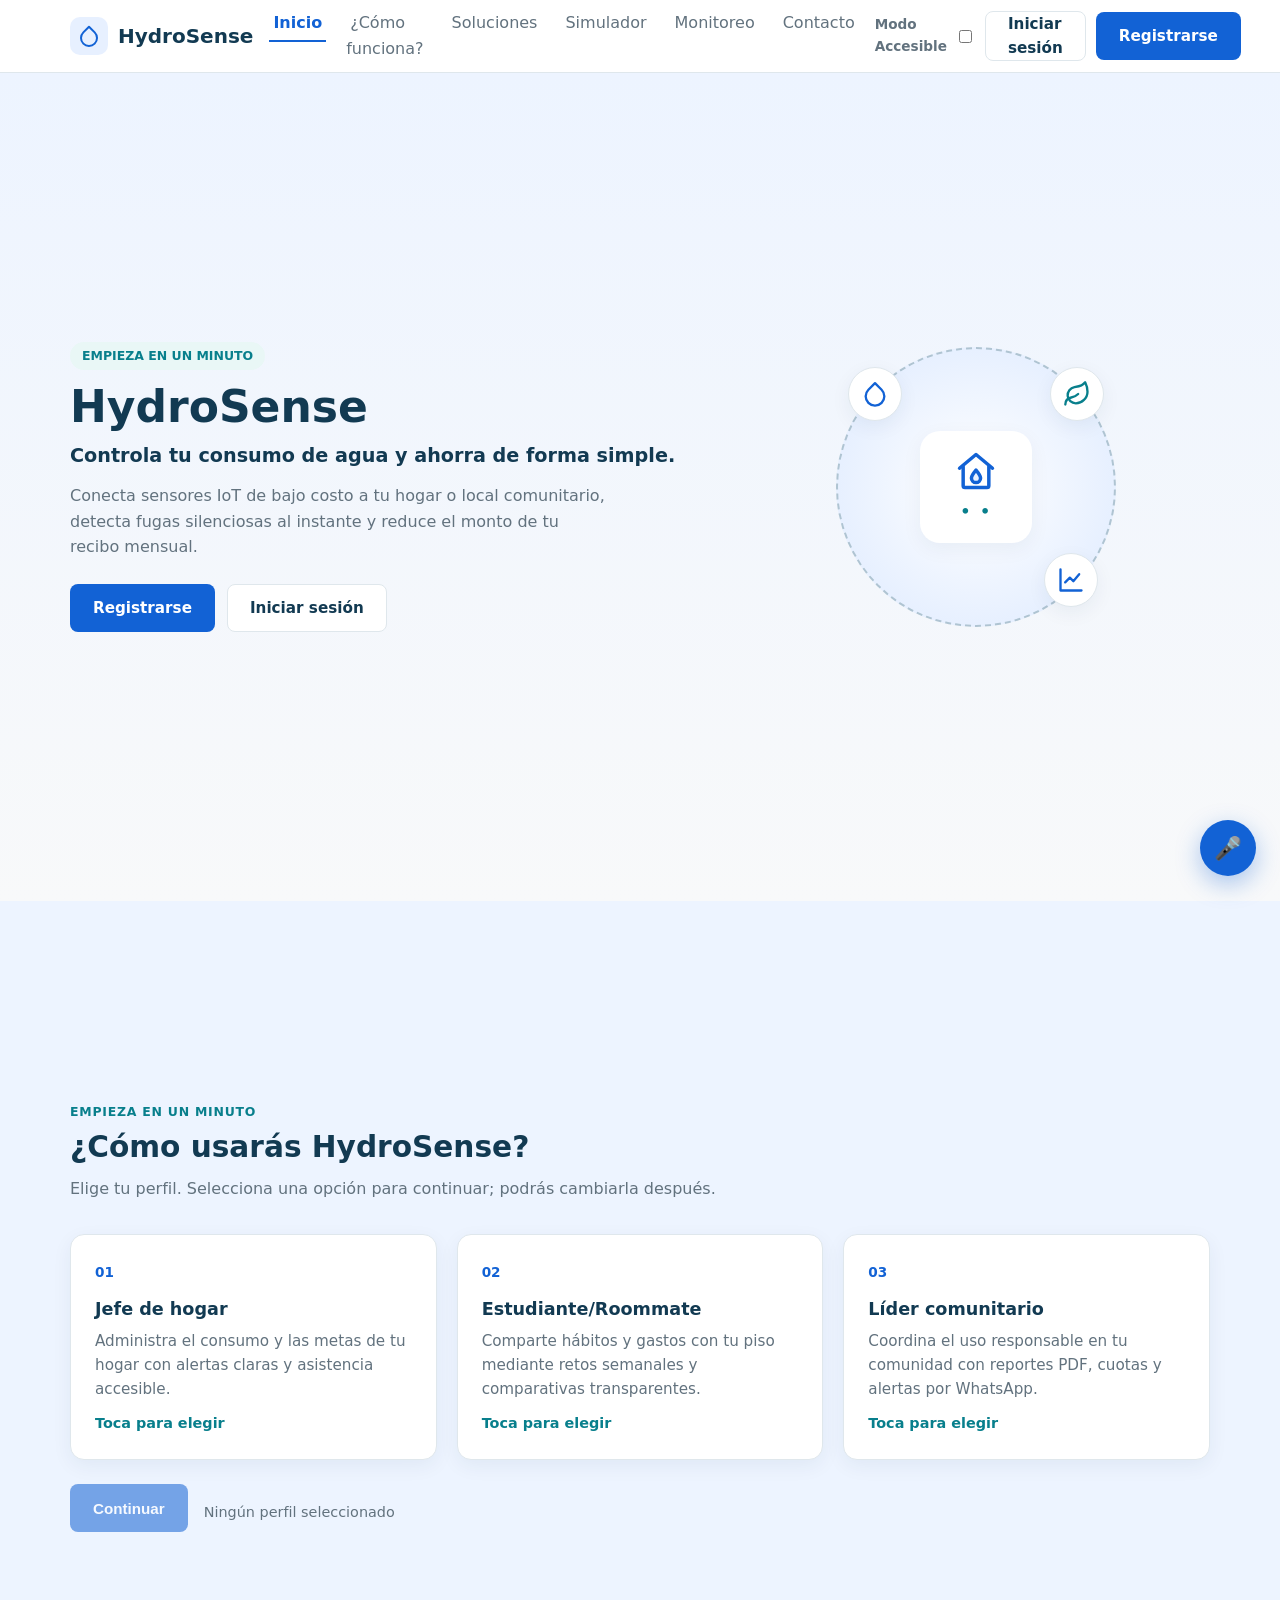
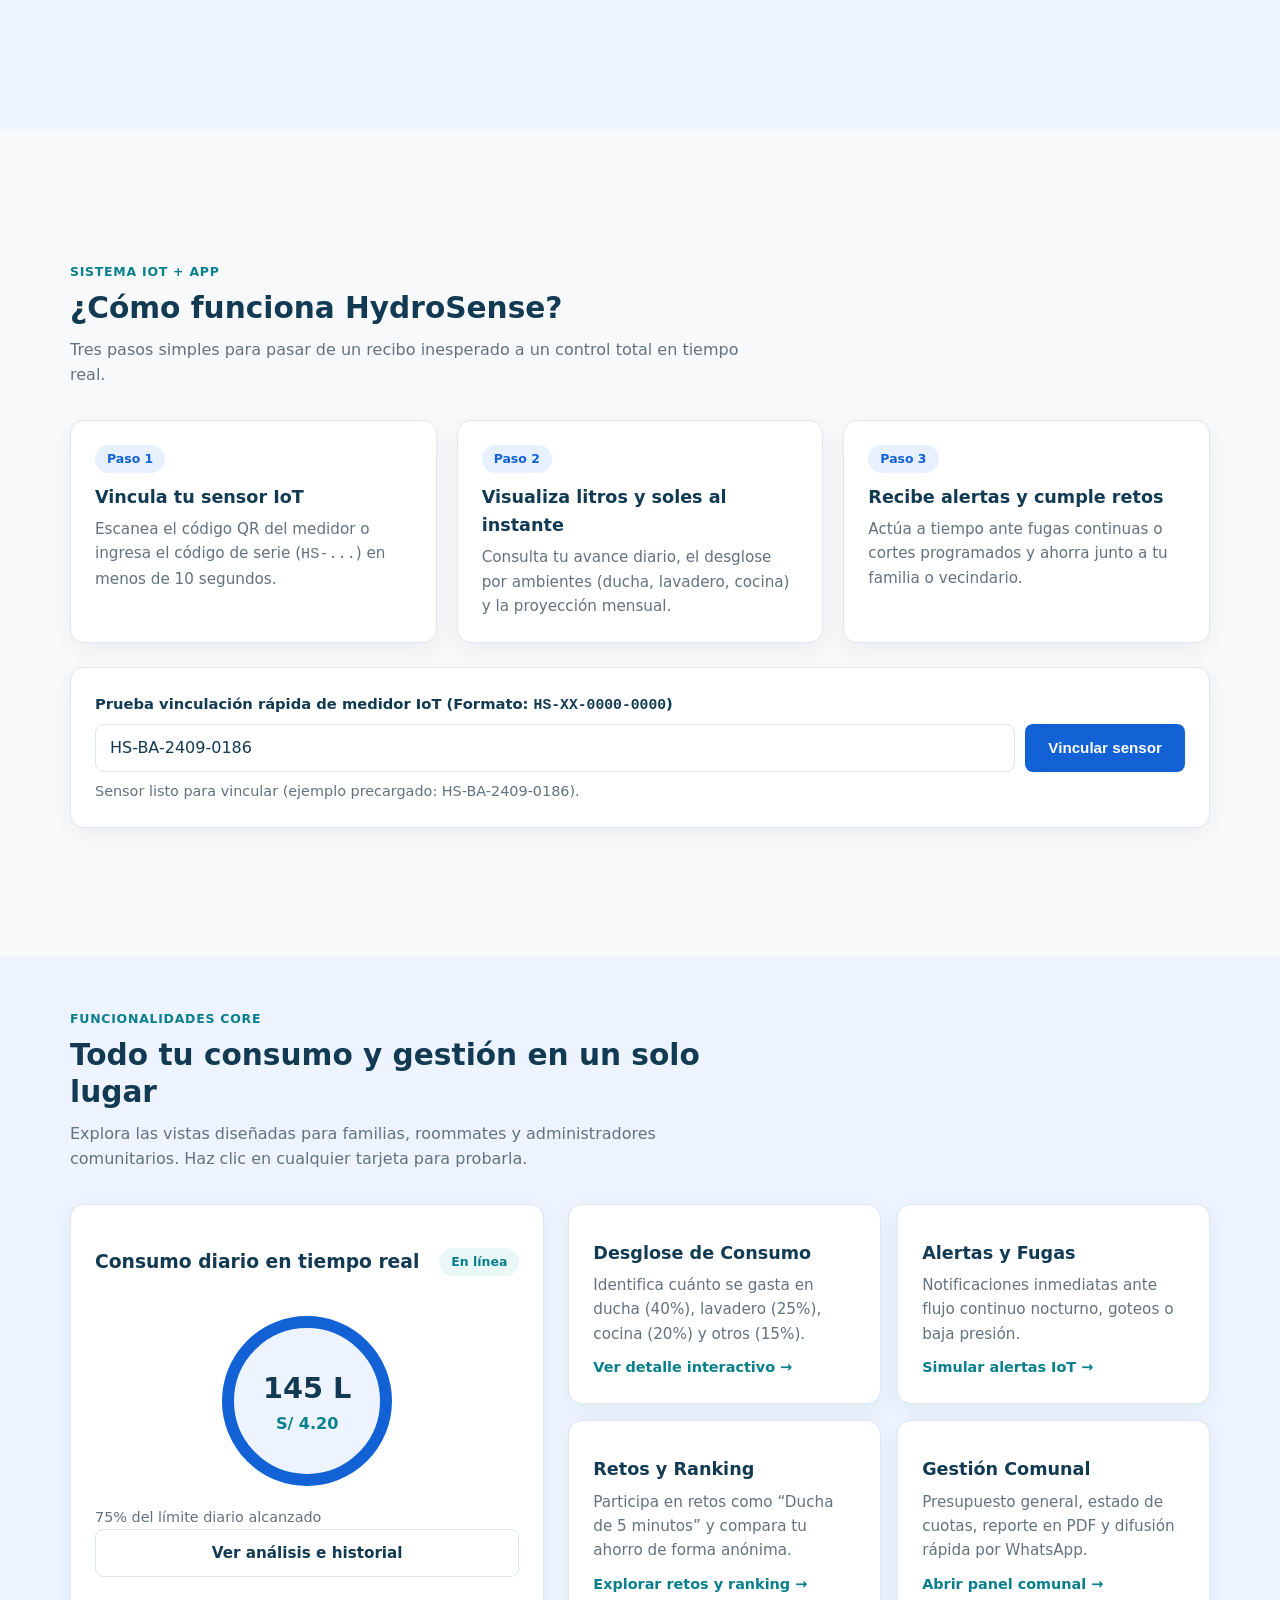
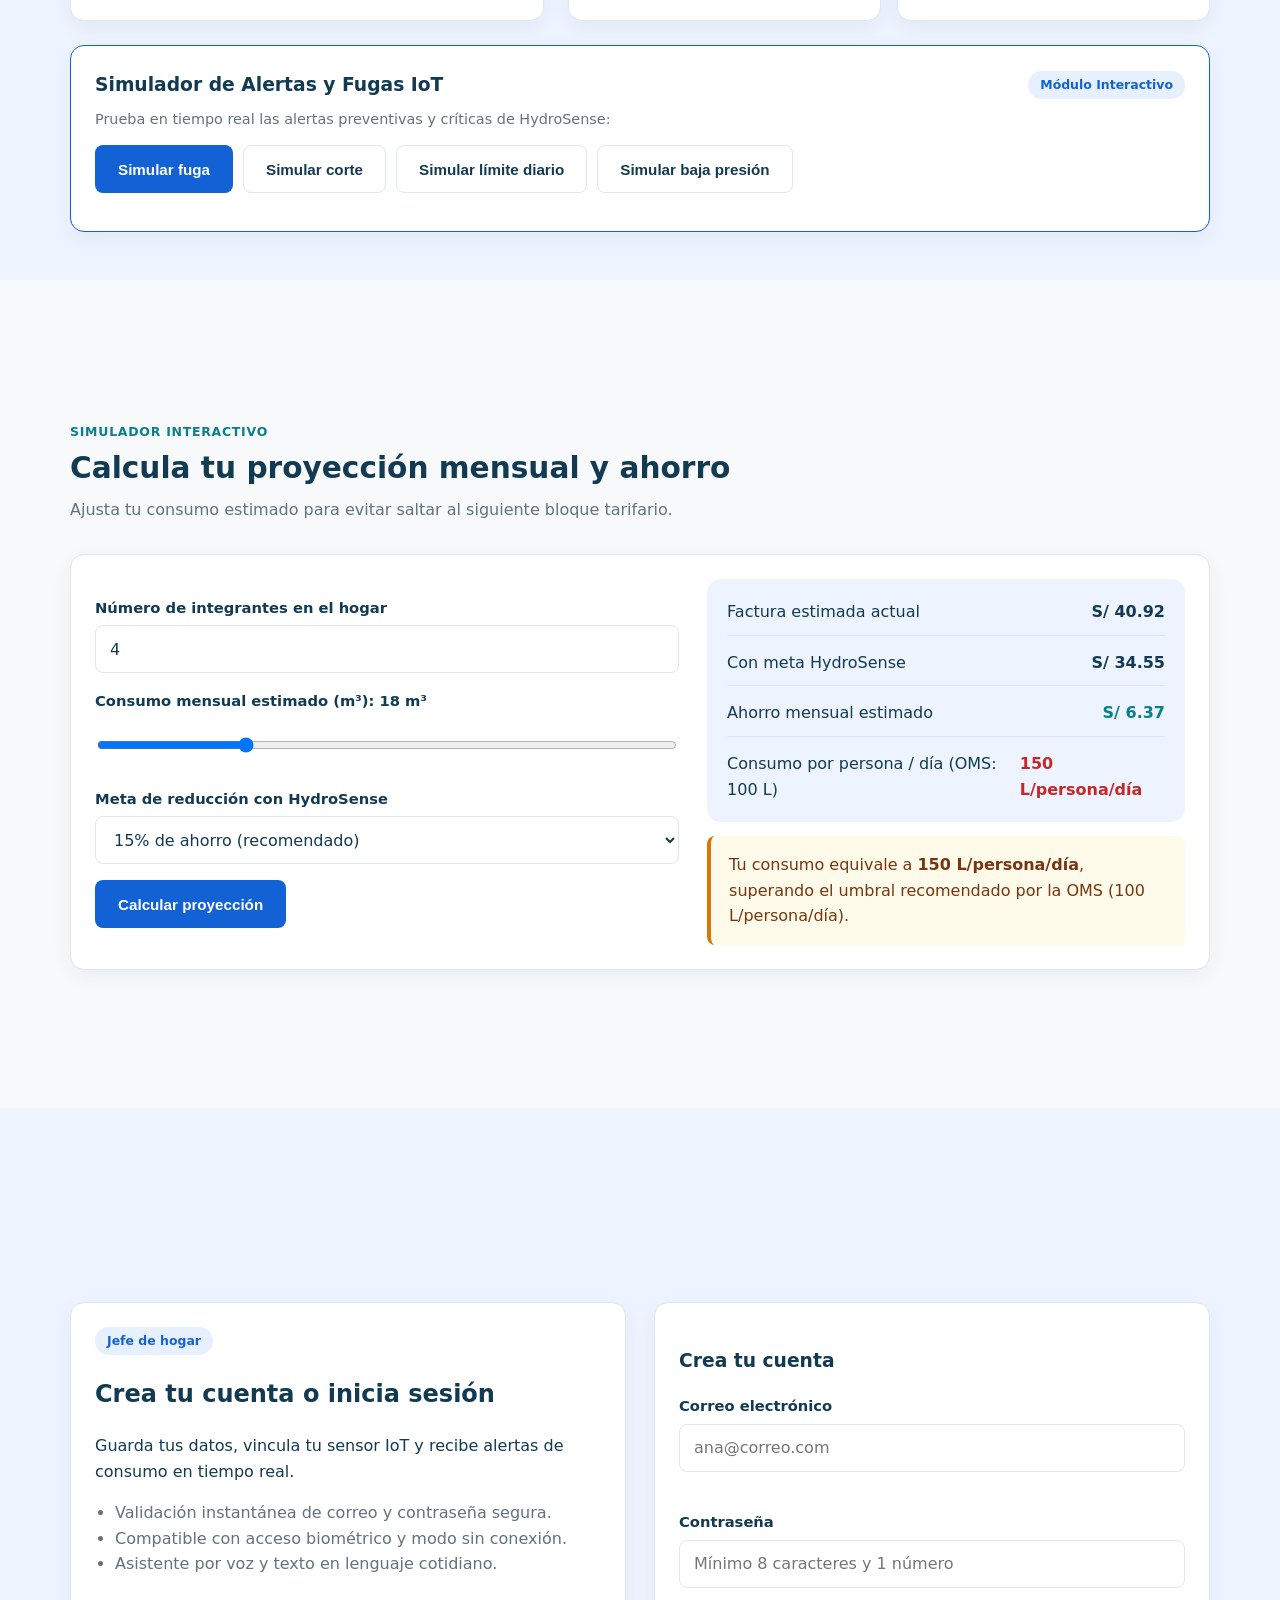
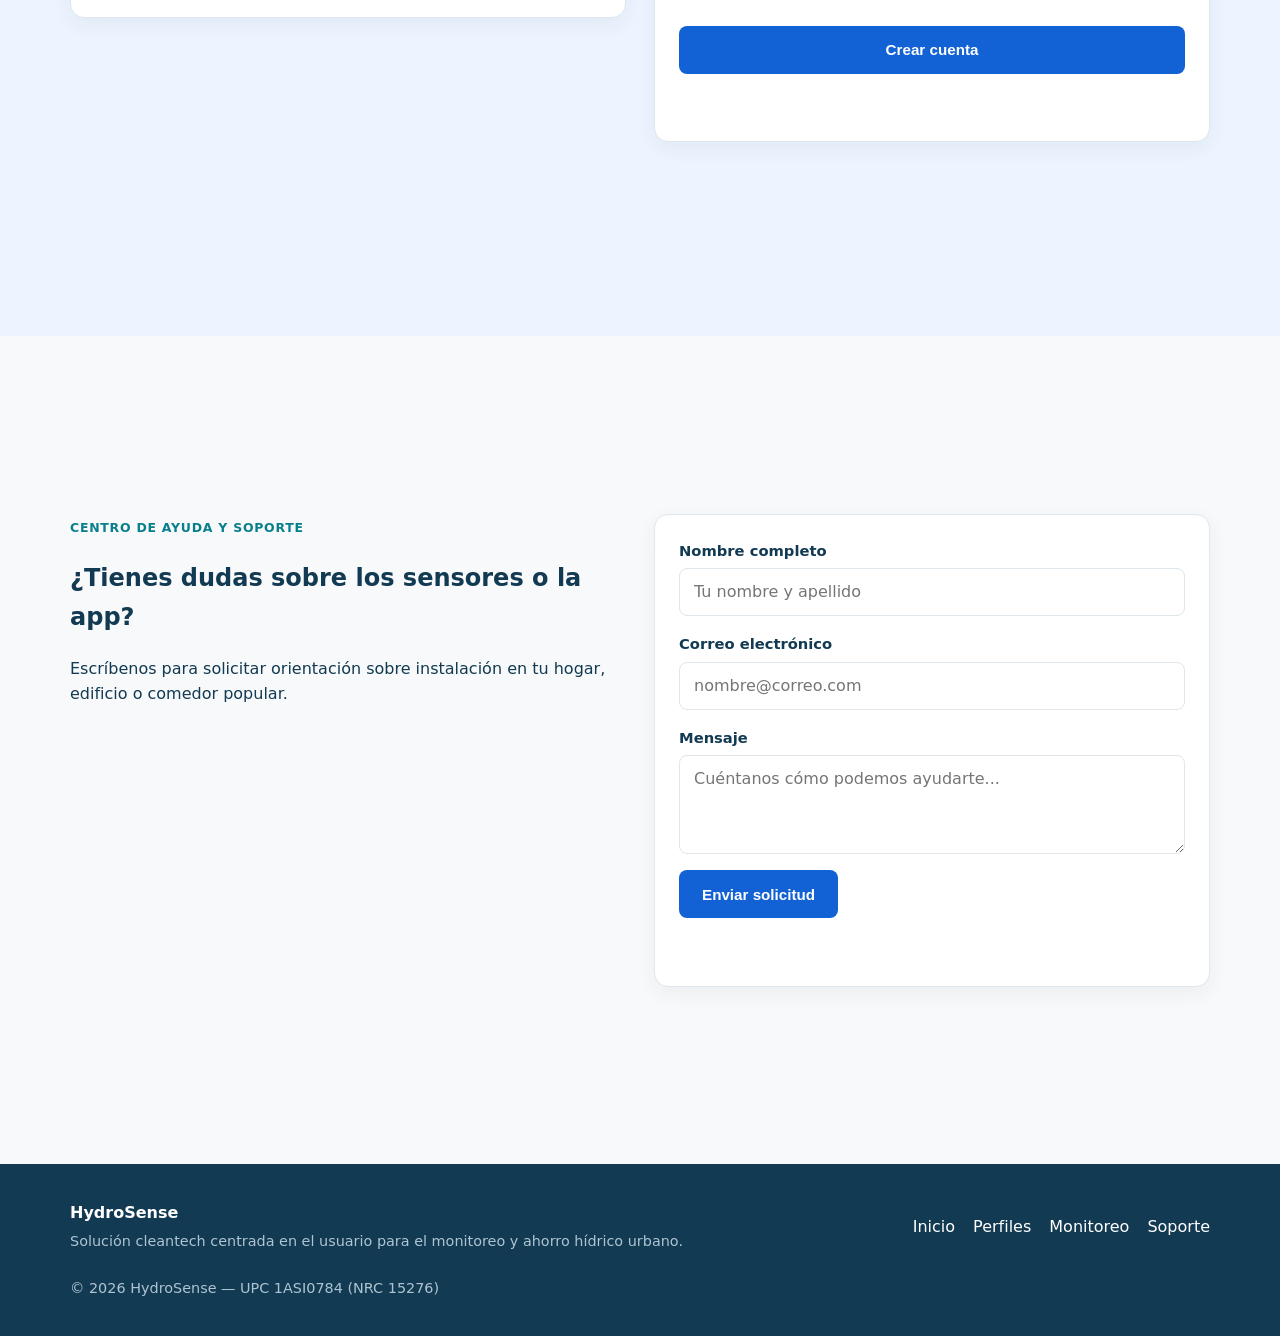
==== commit eab3fcbe: "fix: actualizar proyecto con versión corregida de HydroSense-Landing" ====
--- a/index.html
+++ b/index.html
@@ -30,7 +30,7 @@
 
       <nav id="nav-principal" class="main-nav" aria-label="Navegación principal">
         <ul class="nav-list">
-          <li><a href="#inicio">Inicio</a></li>
+          <li><a href="#inicio" class="active">Inicio</a></li>
           <li><a href="#como-funciona">¿Cómo funciona?</a></li>
           <li><a href="#perfiles">Soluciones</a></li>
           <li><a href="#simulador">Simulador</a></li>
@@ -123,6 +123,9 @@
           <button id="btn-continuar-perfil" type="button" class="btn btn-primary" disabled>Continuar</button>
           <p id="estado-perfil" class="helper-text" aria-live="polite">Ningún perfil seleccionado</p>
         </div>
+
+        <!-- Configuración rápida según perfil seleccionado (HU-003 / HU-004) -->
+        <div id="panel-detalle-perfil" class="inline-panel" hidden aria-live="polite"></div>
       </div>
     </section>
 
@@ -154,6 +157,18 @@
             <p>Actúa a tiempo ante fugas continuas o cortes programados y ahorra junto a tu familia o vecindario.</p>
           </article>
         </div>
+
+        <!-- Vinculación rápida de sensor IoT (HU-002 / PA-02) -->
+        <div class="card" style="margin-top: 24px;">
+          <form id="form-sensor" class="btn-group-wrap" style="align-items: flex-end; margin: 0;" novalidate>
+            <div class="form-group" style="flex: 1; min-width: 240px; margin-bottom: 0;">
+              <label for="input-codigo-sensor">Prueba vinculación rápida de medidor IoT (Formato: <code>HS-XX-0000-0000</code>)</label>
+              <input type="text" id="input-codigo-sensor" value="HS-BA-2409-0186" placeholder="Ej. HS-BA-2409-0186" required />
+            </div>
+            <button type="submit" class="btn btn-primary">Vincular sensor</button>
+          </form>
+          <p id="estado-sensor" class="helper-text" aria-live="polite">Sensor listo para vincular (ejemplo precargado: HS-BA-2409-0186).</p>
+        </div>
       </div>
     </section>
 
@@ -163,7 +178,7 @@
         <header class="section-header">
           <span class="eyebrow">FUNCIONALIDADES CORE</span>
           <h2>Todo tu consumo y gestión en un solo lugar</h2>
-          <p>Explora las vistas diseñadas para familias, roommates y administradores comunitarios.</p>
+          <p>Explora las vistas diseñadas para familias, roommates y administradores comunitarios. Haz clic en cualquier tarjeta para probarla.</p>
         </header>
 
         <div class="dashboard-preview-grid">
@@ -183,26 +198,46 @@
 
           <!-- Tarjeta de accesos rápidos / módulos -->
           <div class="shortcuts-grid">
-            <article class="card shortcut-card">
+            <article class="card shortcut-card" data-modulo="desglose" tabindex="0" role="button">
               <h3>Desglose de Consumo</h3>
               <p>Identifica cuánto se gasta en ducha (40%), lavadero (25%), cocina (20%) y otros (15%).</p>
+              <span class="card-link">Ver detalle interactivo →</span>
             </article>
 
-            <article class="card shortcut-card">
+            <article class="card shortcut-card" data-modulo="alertas" tabindex="0" role="button">
               <h3>Alertas y Fugas</h3>
               <p>Notificaciones inmediatas ante flujo continuo nocturno, goteos o baja presión.</p>
+              <span class="card-link">Simular alertas IoT →</span>
             </article>
 
-            <article class="card shortcut-card">
+            <article class="card shortcut-card" data-modulo="retos" tabindex="0" role="button">
               <h3>Retos y Ranking</h3>
               <p>Participa en retos como “Ducha de 5 minutos” y compara tu ahorro de forma anónima.</p>
+              <span class="card-link">Explorar retos y ranking →</span>
             </article>
 
-            <article class="card shortcut-card">
+            <article class="card shortcut-card" data-modulo="comunal" tabindex="0" role="button">
               <h3>Gestión Comunal</h3>
               <p>Presupuesto general, estado de cuotas, reporte en PDF y difusión rápida por WhatsApp.</p>
+              <span class="card-link">Abrir panel comunal →</span>
             </article>
           </div>
+        </div>
+
+        <!-- Panel interactivo de funcionalidades core (HU-009 a HU-033) -->
+        <div id="panel-modulo-activo" class="inline-panel" aria-live="polite">
+          <div class="card-top">
+            <h3 id="titulo-modulo-activo" style="margin:0;">Simulador de Alertas y Fugas IoT</h3>
+            <span class="badge badge-blue">Módulo Interactivo</span>
+          </div>
+          <p class="helper-text">Prueba en tiempo real las alertas preventivas y críticas de HydroSense:</p>
+          <div class="btn-group-wrap">
+            <button type="button" class="btn btn-primary" data-sim-alerta="fuga">Simular fuga</button>
+            <button type="button" class="btn btn-outline" data-sim-alerta="corte">Simular corte</button>
+            <button type="button" class="btn btn-outline" data-sim-alerta="limite">Simular límite diario</button>
+            <button type="button" class="btn btn-outline" data-sim-alerta="presion">Simular baja presión</button>
+          </div>
+          <div id="contenedor-alerta-simulada"></div>
         </div>
       </div>
     </section>
@@ -240,19 +275,26 @@
             <button type="submit" class="btn btn-primary">Calcular proyección</button>
           </form>
 
-          <div id="resultado-simulador" class="simulator-result" aria-live="polite">
-            <div class="result-item">
-              <span>Factura estimada actual</span>
-              <strong id="res-actual">S/ 68.40</strong>
-            </div>
-            <div class="result-item">
-              <span>Con meta HydroSense</span>
-              <strong id="res-ahorro">S/ 58.14</strong>
-            </div>
-            <div class="result-item">
-              <span>Ahorro mensual estimado</span>
-              <strong id="res-diferencia" class="text-teal">S/ 10.26</strong>
-            </div>
+          <div>
+            <div id="resultado-simulador" class="simulator-result" aria-live="polite">
+              <div class="result-item">
+                <span>Factura estimada actual</span>
+                <strong id="res-actual">S/ 56.12</strong>
+              </div>
+              <div class="result-item">
+                <span>Con meta HydroSense</span>
+                <strong id="res-ahorro">S/ 49.75</strong>
+              </div>
+              <div class="result-item">
+                <span>Ahorro mensual estimado</span>
+                <strong id="res-diferencia" class="text-teal">S/ 6.37</strong>
+              </div>
+              <div class="result-item">
+                <span>Consumo por persona / día (OMS: 100 L)</span>
+                <strong id="res-oms">150 L/persona/día</strong>
+              </div>
+            </div>
+            <div id="alerta-tarifa-simulador" aria-live="polite"></div>
           </div>
         </div>
       </div>
@@ -325,6 +367,9 @@
     </section>
   </main>
 
+  <!-- Toast de respuesta del asistente por voz -->
+  <div id="voice-toast" class="voice-toast" role="status" aria-live="polite" hidden></div>
+
   <!-- Botón flotante de Asistente por Voz (Mockup: Dashboard Familia / HU-019) -->
   <button id="btn-asistente-voz" class="fab-voice" type="button" aria-label="Consultar consumo mediante comandos de voz" title="Asistente por voz">
     <span aria-hidden="true">🎤</span>
@@ -351,4 +396,4 @@
 
   <script src="js/main.js"></script>
 </body>
-</html>+</html>
--- a/css/styles.css
+++ b/css/styles.css
@@ -4,7 +4,6 @@
    ========================================================================== */
 
 :root {
-  /* Paleta de colores oficial (Capítulo 4.1 + Figma) */
   --color-primary: #1262D5;
   --color-primary-hover: #0E4FB0;
   --color-dark: #123A52;
@@ -18,23 +17,13 @@
   --color-border: #DFE7EC;
   --color-accent-muted: #AFC4D2;
   --color-error: #C62828;
-  --color-success: #1B7A43;
-
-  /* Escala tipográfica oficial (Capítulo 4.1) */
-  --font-size-h1: 2rem;         /* 32px Bold */
-  --font-size-h2: 1.5rem;       /* 24px Bold/Semibold */
-  --font-size-label: 0.9375rem; /* 15px Medium/Bold */
-  --font-size-body: 0.875rem;   /* 14px Regular */
-  --font-size-caption: 0.75rem; /* 12px Light/Regular */
-
-  /* Layout y elevación */
+
   --header-height: 72px;
   --radius-sm: 8px;
   --radius-md: 14px;
   --radius-lg: 20px;
   --radius-pill: 999px;
   --shadow-card: 0 6px 20px rgba(18, 58, 82, 0.06);
-  --shadow-card-hover: 0 12px 28px rgba(18, 98, 213, 0.12);
   --container-max: 1140px;
 }
 
@@ -51,25 +40,10 @@
 body {
   margin: 0;
   font-family: "Inter", "Segoe UI", system-ui, -apple-system, sans-serif;
-  font-size: var(--font-size-body);
+  font-size: 16px;
   line-height: 1.6;
   color: var(--color-dark);
   background-color: var(--color-bg-page);
-}
-
-/* Accesibilidad: respeta la preferencia del sistema de reducir animaciones */
-@media (prefers-reduced-motion: reduce) {
-  html {
-    scroll-behavior: auto;
-  }
-
-  *,
-  *::before,
-  *::after {
-    animation-duration: 0.01ms !important;
-    animation-iteration-count: 1 !important;
-    transition-duration: 0.01ms !important;
-  }
 }
 
 img {
@@ -134,9 +108,8 @@
 
 .section-header h2 {
   margin: 6px 0 10px;
-  font-size: var(--font-size-h2);
+  font-size: 1.85rem;
   line-height: 1.25;
-  font-weight: 700;
   color: var(--color-dark);
 }
 
@@ -147,7 +120,7 @@
 
 .eyebrow {
   display: inline-block;
-  font-size: var(--font-size-caption);
+  font-size: 0.78rem;
   font-weight: 700;
   letter-spacing: 0.06em;
   color: var(--color-teal);
@@ -163,7 +136,7 @@
   padding: 0 22px;
   border-radius: var(--radius-sm);
   font-weight: 600;
-  font-size: var(--font-size-label);
+  font-size: 0.95rem;
   border: 1.5px solid transparent;
   cursor: pointer;
   transition: background-color 0.2s ease, border-color 0.2s ease, transform 0.15s ease;
@@ -211,7 +184,7 @@
   align-items: center;
   padding: 4px 12px;
   border-radius: var(--radius-pill);
-  font-size: var(--font-size-caption);
+  font-size: 0.78rem;
   font-weight: 700;
 }
 
@@ -231,7 +204,6 @@
   border-radius: var(--radius-md);
   padding: 24px;
   box-shadow: var(--shadow-card);
-  transition: transform 0.2s ease, box-shadow 0.2s ease, border-color 0.2s ease;
 }
 
 /* Header */
@@ -332,15 +304,14 @@
 
 .hero-copy h1 {
   margin: 12px 0 8px;
-  font-size: var(--font-size-h1);
+  font-size: 2.75rem;
   line-height: 1.15;
-  font-weight: 700;
   color: var(--color-dark);
 }
 
 .hero-subtitle {
   margin: 0 0 12px;
-  font-size: 1.15rem;
+  font-size: 1.2rem;
   font-weight: 600;
   color: var(--color-dark);
 }
@@ -421,24 +392,13 @@
 
 .profile-card {
   cursor: pointer;
+  transition: border-color 0.2s ease, background-color 0.2s ease;
 }
 
 .profile-card:hover,
-.step-card:hover,
-.shortcut-card:hover {
-  transform: translateY(-3px);
-  box-shadow: var(--shadow-card-hover);
-}
-
-.profile-card:hover {
+.profile-card[aria-checked="true"] {
   border-color: var(--color-primary);
   background-color: var(--color-bg-badge-blue);
-}
-
-.profile-card[aria-checked="true"] {
-  border: 2px solid var(--color-primary);
-  background-color: var(--color-bg-badge-blue);
-  box-shadow: var(--shadow-card-hover);
 }
 
 .card-number {
@@ -582,7 +542,7 @@
 
 .form-group label {
   font-weight: 600;
-  font-size: var(--font-size-label);
+  font-size: 0.92rem;
 }
 
 .form-group input,
@@ -595,24 +555,6 @@
   font: inherit;
   color: var(--color-dark);
   background-color: var(--color-bg-card);
-  transition: border-color 0.2s ease, box-shadow 0.2s ease;
-}
-
-.form-group input:focus,
-.form-group select:focus,
-.form-group textarea:focus {
-  border-color: var(--color-primary);
-  box-shadow: 0 0 0 3px rgba(18, 98, 213, 0.15);
-  outline: none;
-}
-
-.form-group input[type="range"] {
-  min-height: 36px;
-  padding: 0;
-  border: none;
-  background: transparent;
-  accent-color: var(--color-primary);
-  cursor: pointer;
 }
 
 .form-group textarea {
@@ -622,7 +564,7 @@
 
 .form-feedback {
   min-height: 1.2em;
-  font-size: var(--font-size-caption);
+  font-size: 0.85rem;
   color: var(--color-error);
 }
 
@@ -641,12 +583,6 @@
   box-shadow: 0 8px 24px rgba(18, 98, 213, 0.35);
   cursor: pointer;
   z-index: 90;
-  transition: transform 0.2s ease, background-color 0.2s ease;
-}
-
-.fab-voice:hover {
-  background-color: var(--color-primary-hover);
-  transform: scale(1.06);
 }
 
 /* Footer */
@@ -682,175 +618,353 @@
   color: var(--color-bg-card);
 }
 
-/* ==========================================================================
-   Modo Accesible (HU-021: +30% texto escalable + Alto Contraste WCAG AAA)
-   ========================================================================== */
-html.modo-accesible,
+/* Modo Accesible (HU-021: +30% texto y alto contraste) */
 body.modo-accesible {
-  font-size: 130%;
-}
-
-html.modo-accesible body,
-body.modo-accesible {
+  font-size: 20px;
   background-color: #FFFFFF;
   color: #000000;
 }
 
-html.modo-accesible .section-alt,
 body.modo-accesible .section-alt {
   background-color: #EDF4FF;
 }
 
-html.modo-accesible .card,
-body.modo-accesible .card,
-html.modo-accesible .simulator-result,
-body.modo-accesible .simulator-result,
-html.modo-accesible .form-group input,
-body.modo-accesible .form-group input,
-html.modo-accesible .form-group select,
-body.modo-accesible .form-group select,
-html.modo-accesible .form-group textarea,
-body.modo-accesible .form-group textarea {
+body.modo-accesible .card {
   border: 2px solid #000000;
   box-shadow: none;
-  background-color: #FFFFFF;
+}
+
+body.modo-accesible p,
+body.modo-accesible .nav-list a,
+body.modo-accesible .helper-text {
   color: #000000;
 }
 
-html.modo-accesible p,
-body.modo-accesible p,
-html.modo-accesible h1,
-body.modo-accesible h1,
-html.modo-accesible h2,
-body.modo-accesible h2,
-html.modo-accesible h3,
-body.modo-accesible h3,
-html.modo-accesible .nav-list a,
-body.modo-accesible .nav-list a,
-html.modo-accesible .helper-text,
-body.modo-accesible .helper-text,
-html.modo-accesible .eyebrow,
-body.modo-accesible .eyebrow,
-html.modo-accesible .accessible-toggle,
-body.modo-accesible .accessible-toggle {
-  color: #000000;
-}
-
-html.modo-accesible .badge,
-body.modo-accesible .badge {
-  border: 1.5px solid #000000;
-  background-color: #FFFFFF;
-  color: #000000;
-}
-
-html.modo-accesible .btn-primary,
-body.modo-accesible .btn-primary {
-  background-color: #0A469E;
-  color: #FFFFFF;
-  border: 2px solid #000000;
-}
-
-html.modo-accesible .btn-outline,
-body.modo-accesible .btn-outline {
-  background-color: #FFFFFF;
-  color: #000000;
-  border: 2px solid #000000;
-}
-
-html.modo-accesible :focus-visible,
-body.modo-accesible :focus-visible {
-  outline: 4px solid #000000;
-  outline-offset: 3px;
-}
-
 /* ==========================================================================
-   Panel Flotante de Asistente por Voz y Modo Lectura (HU-019)
+   Extensiones para Panel de Monitoreo, Alertas Interactivas y Trazabilidad
    ========================================================================== */
-.voice-panel {
+
+.nav-list a.active {
+  color: var(--color-primary);
+  font-weight: 700;
+  border-bottom: 2px solid var(--color-primary);
+}
+
+.shortcut-card {
+  cursor: pointer;
+  transition: border-color 0.2s ease, transform 0.15s ease;
+}
+
+.shortcut-card:hover {
+  border-color: var(--color-primary);
+  transform: translateY(-2px);
+}
+
+.inline-panel {
+  margin-top: 24px;
+  background-color: var(--color-bg-card);
+  border: 1.5px solid var(--color-primary);
+  border-radius: var(--radius-md);
+  padding: 24px;
+  box-shadow: var(--shadow-card);
+}
+
+.inline-panel[hidden] {
+  display: none;
+}
+
+.alert-box {
+  border-radius: var(--radius-sm);
+  padding: 16px 18px;
+  margin-top: 14px;
+  border-left: 4px solid var(--color-primary);
+  background-color: var(--color-bg-soft-blue);
+  display: flex;
+  justify-content: space-between;
+  align-items: center;
+  gap: 14px;
+  flex-wrap: wrap;
+}
+
+.alert-box.is-danger {
+  background-color: #FEF2F2;
+  border-left-color: var(--color-error);
+  color: #7F1D1D;
+}
+
+.alert-box.is-warn {
+  background-color: #FFFBEB;
+  border-left-color: #D97706;
+  color: #78350F;
+}
+
+.alert-box.is-success {
+  background-color: var(--color-bg-soft-teal);
+  border-left-color: var(--color-teal);
+  color: var(--color-dark);
+}
+
+.btn-close-alert {
+  min-width: 48px;
+  min-height: 48px;
+  padding: 0 14px;
+  border-radius: var(--radius-sm);
+  border: 1.5px solid currentColor;
+  background: transparent;
+  color: inherit;
+  font-weight: 700;
+  cursor: pointer;
+}
+
+.monitoreo-hero {
+  padding: 36px 0 24px;
+  background: linear-gradient(180deg, var(--color-bg-soft-blue) 0%, var(--color-bg-page) 100%);
+  border-bottom: 1px solid var(--color-border);
+}
+
+.monitoreo-top-row {
+  display: flex;
+  justify-content: space-between;
+  align-items: flex-end;
+  gap: 20px;
+  flex-wrap: wrap;
+}
+
+.sensor-status-pill {
+  display: inline-flex;
+  align-items: center;
+  gap: 8px;
+  background: var(--color-bg-card);
+  border: 1px solid var(--color-border);
+  border-radius: var(--radius-pill);
+  padding: 6px 14px;
+  font-size: 0.9rem;
+  color: var(--color-text-muted);
+  margin-top: 8px;
+}
+
+.status-dot-live {
+  width: 10px;
+  height: 10px;
+  border-radius: 50%;
+  background-color: #059669;
+  display: inline-block;
+}
+
+.period-tabs {
+  display: inline-flex;
+  background: var(--color-bg-card);
+  border: 1px solid var(--color-border);
+  border-radius: var(--radius-sm);
+  padding: 4px;
+  gap: 4px;
+}
+
+.period-tab {
+  min-height: 48px;
+  min-width: 84px;
+  border: none;
+  border-radius: 6px;
+  background: transparent;
+  color: var(--color-text-muted);
+  font-weight: 600;
+  font-size: 0.95rem;
+  cursor: pointer;
+}
+
+.period-tab[aria-selected="true"] {
+  background-color: var(--color-primary);
+  color: var(--color-bg-card);
+}
+
+.monitoreo-section {
+  padding: 32px 0;
+}
+
+.monitoreo-grid-2 {
+  display: grid;
+  grid-template-columns: repeat(2, minmax(0, 1fr));
+  gap: 24px;
+}
+
+.kpi-display {
+  display: flex;
+  align-items: baseline;
+  gap: 14px;
+  margin: 12px 0;
+}
+
+.kpi-display strong {
+  font-size: 2.25rem;
+  color: var(--color-primary);
+}
+
+.kpi-display span {
+  font-size: 1.2rem;
+  font-weight: 700;
+  color: var(--color-teal);
+}
+
+.progress-meta {
+  display: flex;
+  justify-content: space-between;
+  font-size: 0.9rem;
+  color: var(--color-text-muted);
+  margin-bottom: 6px;
+}
+
+.progress-track {
+  width: 100%;
+  height: 12px;
+  background-color: var(--color-bg-badge-blue);
+  border-radius: var(--radius-pill);
+  overflow: hidden;
+  margin-bottom: 12px;
+}
+
+.progress-fill {
+  height: 100%;
+  background-color: var(--color-primary);
+  border-radius: var(--radius-pill);
+  transition: width 0.3s ease;
+}
+
+.chart-container {
+  margin-top: 18px;
+  padding-top: 16px;
+  border-top: 1px solid var(--color-border);
+}
+
+.chart-bars {
+  display: flex;
+  align-items: flex-end;
+  justify-content: space-between;
+  gap: 10px;
+  height: 125px;
+  padding-top: 14px;
+}
+
+.chart-col {
+  flex: 1;
+  height: 100%;
+  display: flex;
+  flex-direction: column;
+  justify-content: flex-end;
+  align-items: center;
+  gap: 6px;
+}
+
+.chart-bar {
+  width: 100%;
+  max-width: 34px;
+  background-color: #93C5FD;
+  border-radius: 6px 6px 2px 2px;
+  transition: height 0.3s ease;
+}
+
+.chart-bar.is-peak {
+  background-color: var(--color-primary);
+}
+
+.chart-label {
+  font-size: 0.78rem;
+  font-weight: 600;
+  color: var(--color-text-muted);
+}
+
+.breakdown-list {
+  display: flex;
+  flex-direction: column;
+  gap: 16px;
+  margin-top: 14px;
+}
+
+.breakdown-row-top {
+  display: flex;
+  justify-content: space-between;
+  font-size: 0.95rem;
+  margin-bottom: 6px;
+}
+
+.metrics-3-grid {
+  display: grid;
+  grid-template-columns: repeat(3, minmax(0, 1fr));
+  gap: 16px;
+  margin: 16px 0;
+}
+
+.metric-box {
+  background-color: var(--color-bg-soft-blue);
+  border: 1px solid var(--color-border);
+  border-radius: var(--radius-sm);
+  padding: 16px;
+}
+
+.metric-box span {
+  display: block;
+  font-size: 0.88rem;
+  color: var(--color-text-muted);
+  margin-bottom: 4px;
+}
+
+.metric-box strong {
+  font-size: 1.35rem;
+  color: var(--color-dark);
+}
+
+.btn-group-wrap {
+  display: flex;
+  flex-wrap: wrap;
+  gap: 10px;
+  margin: 14px 0;
+}
+
+.table-responsive {
+  overflow-x: auto;
+  margin-top: 14px;
+}
+
+.data-table {
+  width: 100%;
+  border-collapse: collapse;
+  text-align: left;
+  font-size: 0.94rem;
+}
+
+.data-table th {
+  padding: 12px 14px;
+  background-color: var(--color-bg-soft-blue);
+  color: var(--color-dark);
+  border-bottom: 1.5px solid var(--color-border);
+}
+
+.data-table td {
+  padding: 12px 14px;
+  border-bottom: 1px solid var(--color-border);
+}
+
+.voice-toast {
   position: fixed;
   right: 24px;
   bottom: 92px;
-  width: min(340px, calc(100vw - 32px));
-  background-color: var(--color-bg-card);
-  border: 1.5px solid var(--color-border);
+  max-width: 340px;
+  background-color: var(--color-dark);
+  color: var(--color-bg-card);
+  padding: 14px 18px;
   border-radius: var(--radius-md);
-  box-shadow: 0 14px 34px rgba(18, 58, 82, 0.18);
-  padding: 18px;
+  box-shadow: 0 10px 25px rgba(18, 58, 82, 0.25);
+  font-size: 0.92rem;
   z-index: 95;
+}
+
+.voice-toast[hidden] {
   display: none;
-  flex-direction: column;
-  gap: 12px;
-}
-
-.voice-panel.is-open {
-  display: flex;
-}
-
-.voice-panel-header {
-  display: flex;
-  justify-content: space-between;
-  align-items: center;
-  gap: 8px;
-}
-
-.voice-panel-header strong {
-  font-size: var(--font-size-label);
-  color: var(--color-dark);
-}
-
-.voice-close {
-  min-width: 36px;
-  min-height: 36px;
-  border: 1px solid var(--color-border);
-  border-radius: var(--radius-sm);
-  background: var(--color-bg-page);
-  color: var(--color-dark);
-  cursor: pointer;
-  font-weight: 700;
-}
-
-.voice-status {
-  margin: 0;
-  padding: 10px 12px;
-  border-radius: var(--radius-sm);
-  background-color: var(--color-bg-soft-blue);
-  color: var(--color-dark);
-  font-size: 0.85rem;
-}
-
-.voice-actions {
-  display: grid;
-  grid-template-columns: 1fr 1fr;
-  gap: 8px;
-}
-
-.voice-actions .btn {
-  padding: 0 10px;
-  font-size: 0.82rem;
-}
-
-.fab-voice.is-listening {
-  background-color: var(--color-teal);
-  box-shadow: 0 0 0 6px rgba(8, 127, 140, 0.25);
-}
-
-/* Compatibilidad con Modo Accesible */
-html.modo-accesible .voice-panel,
-body.modo-accesible .voice-panel,
-html.modo-accesible .voice-status,
-body.modo-accesible .voice-status,
-html.modo-accesible .voice-close,
-body.modo-accesible .voice-close {
-  border: 2px solid #000000;
-  background-color: #FFFFFF;
-  color: #000000;
-  box-shadow: none;
-}
-
-/* Botones de demostración de alertas simuladas (js/main.js) */
-.alert-demo-actions {
-  display: flex;
-  flex-wrap: wrap;
-  gap: 8px;
-  margin-top: 12px;
-}
+}
+
+body.modo-accesible .alert-box,
+body.modo-accesible .metric-box,
+body.modo-accesible .inline-panel {
+  background-color: #FFFFFF !important;
+  color: #000000 !important;
+  border: 2px solid #000000 !important;
+}
--- a/css/responsive.css
+++ b/css/responsive.css
@@ -230,3 +230,22 @@
     font-size: 1.25rem;
   }
 }
+
+@media (max-width: 992px) {
+  .monitoreo-grid-2 {
+    grid-template-columns: 1fr;
+  }
+}
+
+@media (max-width: 640px) {
+  .metrics-3-grid {
+    grid-template-columns: 1fr;
+  }
+  .period-tabs {
+    width: 100%;
+  }
+  .period-tab {
+    flex: 1;
+    min-width: 0;
+  }
+}
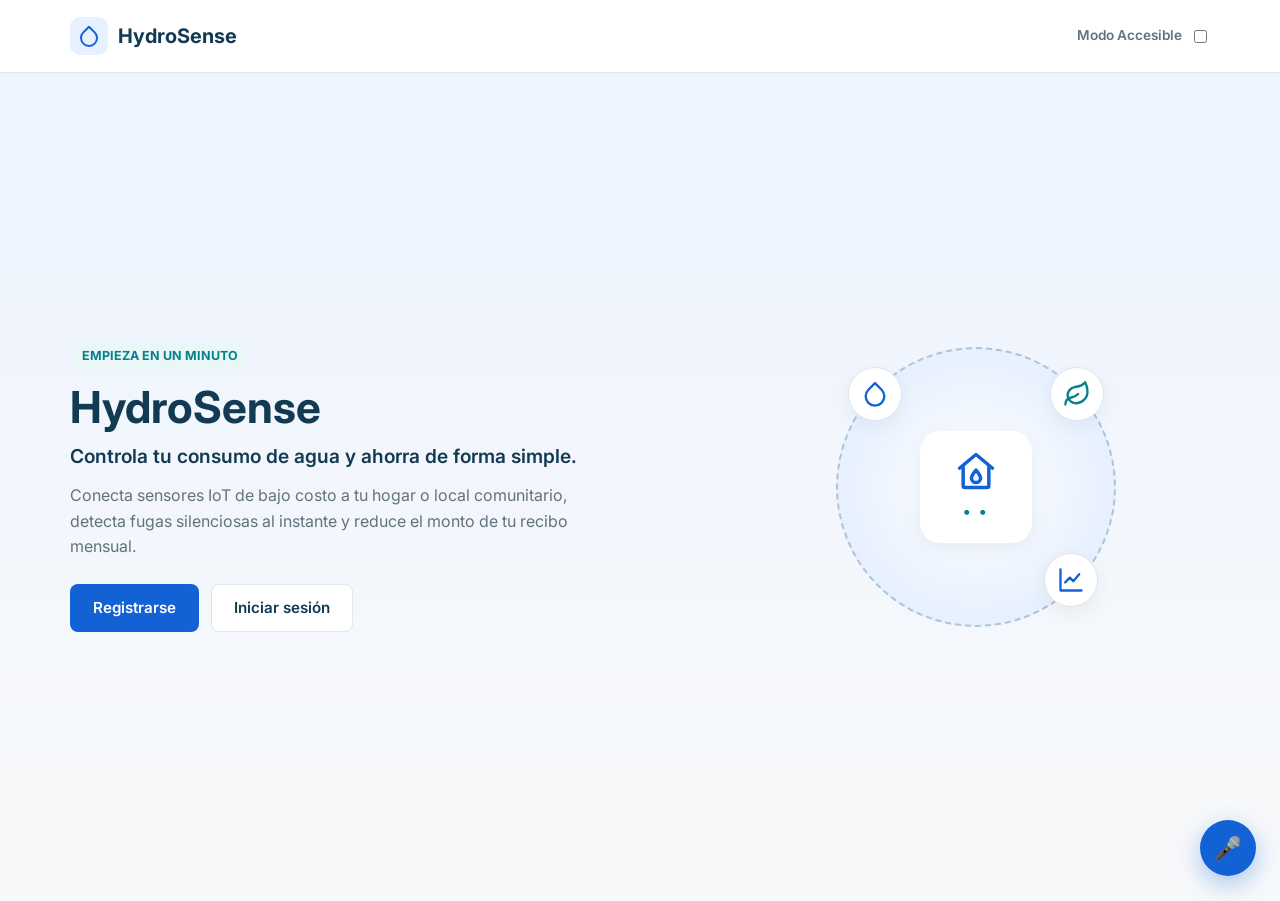
==== commit ef44275e: "feat: actualizar proyecto completo con todas las vistas internas de HydroSense" ====
--- a/index.html
+++ b/index.html
@@ -6,16 +6,18 @@
   <meta name="description" content="HydroSense — Controla tu consumo de agua en tiempo real, detecta fugas silenciosas y ahorra de forma simple." />
   <title>HydroSense — Controla tu consumo de agua</title>
   <link rel="icon" href="favicon.ico" type="image/x-icon" />
+  <link rel="preconnect" href="https://fonts.googleapis.com" />
+  <link rel="preconnect" href="https://fonts.gstatic.com" crossorigin />
+  <link href="https://fonts.googleapis.com/css2?family=Inter:wght@400;500;600;700&display=swap" rel="stylesheet" />
   <link rel="stylesheet" href="css/styles.css" />
   <link rel="stylesheet" href="css/responsive.css" />
 </head>
-<body>
+<body class="app-screen-mode">
   <a class="skip-link" href="#contenido-principal">Saltar al contenido principal</a>
-
-  <!-- Encabezado y navegación principal -->
+  <!-- Encabezado principal -->
   <header class="site-header">
     <div class="container header-inner">
-      <a href="#inicio" class="brand" aria-label="HydroSense Inicio">
+      <a href="#inicio" class="brand" data-nav-view="inicio" aria-label="HydroSense Inicio">
         <span class="brand-icon" aria-hidden="true">
           <svg width="24" height="24" viewBox="0 0 24 24" fill="none" stroke="currentColor" stroke-width="2" stroke-linecap="round" stroke-linejoin="round">
             <path d="M12 2.69l5.66 5.66a8 8 0 1 1-11.31 0z" />
@@ -23,36 +25,19 @@
         </span>
         <span class="brand-name">HydroSense</span>
       </a>
-
-      <button class="menu-toggle" type="button" aria-label="Abrir menú de navegación" aria-expanded="false" aria-controls="nav-principal">
-        <span aria-hidden="true">☰</span>
-      </button>
-
-      <nav id="nav-principal" class="main-nav" aria-label="Navegación principal">
-        <ul class="nav-list">
-          <li><a href="#inicio" class="active">Inicio</a></li>
-          <li><a href="#como-funciona">¿Cómo funciona?</a></li>
-          <li><a href="#perfiles">Soluciones</a></li>
-          <li><a href="#simulador">Simulador</a></li>
-          <li><a href="pages/monitoreo.html">Monitoreo</a></li>
-          <li><a href="#contacto">Contacto</a></li>
-        </ul>
-      </nav>
 
       <div class="header-actions">
         <label class="accessible-toggle" for="toggle-modo-accesible">
           <span>Modo Accesible</span>
           <input type="checkbox" id="toggle-modo-accesible" role="switch" aria-label="Activar modo accesible con texto ampliado y alto contraste" />
         </label>
-        <a href="#acceso" class="btn btn-outline">Iniciar sesión</a>
-        <a href="#perfiles" class="btn btn-primary">Registrarse</a>
       </div>
     </div>
   </header>
 
   <main id="contenido-principal">
     <!-- 1. Hero / Bienvenida (Mockup: HydroSense · Bienvenida) -->
-    <section id="inicio" class="hero-section">
+    <section id="inicio" class="hero-section app-view" data-view="inicio">
       <div class="container hero-grid">
         <div class="hero-copy">
           <span class="badge badge-teal">EMPIEZA EN UN MINUTO</span>
@@ -62,8 +47,8 @@
             Conecta sensores IoT de bajo costo a tu hogar o local comunitario, detecta fugas silenciosas al instante y reduce el monto de tu recibo mensual.
           </p>
           <div class="hero-cta">
-            <a href="#perfiles" class="btn btn-primary">Registrarse</a>
-            <a href="#acceso" class="btn btn-outline">Iniciar sesión</a>
+            <a href="#acceso" class="btn btn-primary" data-open-auth="register">Registrarse</a>
+            <a href="#acceso" class="btn btn-outline" data-open-auth="login">Iniciar sesión</a>
           </div>
         </div>
 
@@ -87,282 +72,443 @@
       </div>
     </section>
 
-    <!-- 2. Selección de Perfil (Mockup: ¿Cómo usarás HydroSense?) -->
-    <section id="perfiles" class="section section-alt">
-      <div class="container">
-        <header class="section-header">
-          <span class="eyebrow">EMPIEZA EN UN MINUTO</span>
-          <h2>¿Cómo usarás HydroSense?</h2>
-          <p>Elige tu perfil. Selecciona una opción para continuar; podrás cambiarla después.</p>
-        </header>
-
-        <div class="profile-grid" role="radiogroup" aria-label="Selección de perfil de usuario">
-          <article class="card profile-card" data-profile="hogar" tabindex="0" role="radio" aria-checked="false">
-            <span class="card-number">01</span>
-            <h3>Jefe de hogar</h3>
-            <p>Administra el consumo y las metas de tu hogar con alertas claras y asistencia accesible.</p>
-            <span class="card-link">Toca para elegir</span>
+    <!-- 2. Hub Principal del Usuario (Consistente con pantallas secundarias) -->
+    <section id="funcionalidades" class="section section-panel-view app-view" data-view="panel" hidden>
+      <!-- Barra de subnavegación alineada a la izquierda igual que analisis.html -->
+      <nav class="hs-subnav" aria-label="Navegación del panel">
+        <a href="#funcionalidades" class="hs-nav-item active" data-nav-view="panel" aria-current="page">
+          <svg viewBox="0 0 24 24" width="18" height="18" fill="none" stroke="currentColor" stroke-width="2" aria-hidden="true">
+            <path d="M3 9l9-7 9 7v11a2 2 0 0 1-2 2H5a2 2 0 0 1-2-2z"/><polyline points="9 22 9 12 15 12 15 22"/>
+          </svg>
+          <span>Inicio</span>
+        </a>
+        <a href="pages/analisis.html" class="hs-nav-item" data-page="analisis.html">
+          <svg viewBox="0 0 24 24" width="18" height="18" fill="none" stroke="currentColor" stroke-width="2" aria-hidden="true">
+            <line x1="18" y1="20" x2="18" y2="10"/><line x1="12" y1="20" x2="12" y2="4"/><line x1="6" y1="20" x2="6" y2="14"/>
+          </svg>
+          <span>Análisis</span>
+        </a>
+        <a href="pages/retos.html" class="hs-nav-item" data-page="retos.html">
+          <svg viewBox="0 0 24 24" width="18" height="18" fill="none" stroke="currentColor" stroke-width="2" aria-hidden="true">
+            <path d="M6 9H4.5a2.5 2.5 0 0 1 0-5H6"/><path d="M18 9h1.5a2.5 2.5 0 0 0 0-5H18"/><path d="M4 22h16"/><path d="M10 14.66V17c0 .55-.47.98-.97 1.21C7.85 18.75 7 20.24 7 22"/><path d="M14 14.66V17c0 .55.47.98.97 1.21C16.15 18.75 17 20.24 17 22"/><path d="M18 2H6v7a6 6 0 0 0 12 0V2Z"/>
+          </svg>
+          <span>Retos</span>
+        </a>
+        <a href="pages/proyeccion.html" class="hs-nav-item" data-page="proyeccion.html">
+          <svg viewBox="0 0 24 24" width="18" height="18" fill="none" stroke="currentColor" stroke-width="2" aria-hidden="true">
+            <polyline points="23 6 13.5 15.5 8.5 10.5 1 18"/><polyline points="17 6 23 6 23 12"/>
+          </svg>
+          <span>Proyección y ahorro</span>
+        </a>
+        <a href="pages/consejos.html" class="hs-nav-item" data-page="consejos.html">
+          <svg viewBox="0 0 24 24" width="18" height="18" fill="none" stroke="currentColor" stroke-width="2" aria-hidden="true">
+            <path d="M9 18h6"/><path d="M10 22h4"/><path d="M12 2a7 7 0 0 0-4 12.7V17h8v-2.3A7 7 0 0 0 12 2z"/>
+          </svg>
+          <span>Guías y consejos</span>
+        </a>
+        <a href="pages/dispositivos.html" class="hs-nav-item" data-page="dispositivos.html">
+          <svg viewBox="0 0 24 24" width="18" height="18" fill="none" stroke="currentColor" stroke-width="2" aria-hidden="true">
+            <rect x="4" y="4" width="16" height="16" rx="2"/><rect x="9" y="9" width="6" height="6"/><path d="M9 1v3M15 1v3M9 20v3M15 20v3M20 9h3M20 14h3M1 9h3M1 14h3"/>
+          </svg>
+          <span>Dispositivos</span>
+        </a>
+      </nav>
+
+      <!-- Contenedor .hs-panel-container idéntico en ancho (1200px) y padding (28px 32px 48px) a .hs-container -->
+      <div class="hs-panel-container">
+        <div id="banner-retorno-lider" class="lider-return-bar" hidden>
+          <span>Estás viendo tu consumo personal desde una cuenta de <strong>Líder comunitario</strong>.</span>
+          <button type="button" class="btn btn-outline btn-sm" id="btn-volver-panel-lider">← Volver al panel comunitario</button>
+        </div>
+
+        <div class="panel-page-header">
+          <div>
+            <span class="eyebrow">PANEL PRINCIPAL DEL HOGAR</span>
+            <h2 id="hub-saludo" class="panel-page-title">Hola</h2>
+          </div>
+          <div class="panel-page-actions">
+            <span class="badge badge-teal" id="hub-perfil-tag">Jefe de hogar</span>
+            <button type="button" class="btn btn-outline btn-sm" id="btn-cerrar-sesion" hidden>Cerrar sesión</button>
+          </div>
+        </div>
+
+        <!-- Distribución 2 columnas igual a pantallas secundarias (1fr 1.25fr, gap 24px) -->
+        <div class="panel-dashboard-grid">
+          <!-- Columna izquierda: Consumo diario -->
+          <article class="card metric-card panel-card">
+            <div class="card-top">
+              <h3 class="panel-card-title">Consumo diario</h3>
+              <span class="badge badge-teal">En línea</span>
+            </div>
+            <div class="ring-metric" id="ring-consumo-diario" style="--ring-pct: 75%;" role="img" aria-label="145 litros consumidos hoy, 75% del límite diario alcanzado">
+              <div class="ring-metric-inner">
+                <strong id="litros-hoy">145 L</strong>
+              </div>
+            </div>
+            <p class="panel-card-subtitle" id="texto-limite-diario" style="text-align:center;">75% del límite diario alcanzado</p>
+            <p class="panel-card-subtitle" style="text-align:center; margin-top:4px; color: var(--color-dark); font-weight: 600;">
+              Dinero ahorrado en el mes: <span id="soles-hoy" class="text-teal">S/ 4.20</span>
+            </p>
+            <a href="pages/analisis.html#desglose-consumo" class="btn btn-outline btn-full panel-btn-sm" style="margin-top:16px;">Ver panel completo</a>
           </article>
 
-          <article class="card profile-card" data-profile="estudiante" tabindex="0" role="radio" aria-checked="false">
-            <span class="card-number">02</span>
-            <h3>Estudiante/Roommate</h3>
-            <p>Comparte hábitos y gastos con tu piso mediante retos semanales y comparativas transparentes.</p>
-            <span class="card-link">Toca para elegir</span>
-          </article>
-
-          <article class="card profile-card" data-profile="lider" tabindex="0" role="radio" aria-checked="false">
-            <span class="card-number">03</span>
-            <h3>Líder comunitario</h3>
-            <p>Coordina el uso responsable en tu comunidad con reportes PDF, cuotas y alertas por WhatsApp.</p>
-            <span class="card-link">Toca para elegir</span>
-          </article>
-        </div>
-
-        <div class="profile-actions">
-          <button id="btn-continuar-perfil" type="button" class="btn btn-primary" disabled>Continuar</button>
-          <p id="estado-perfil" class="helper-text" aria-live="polite">Ningún perfil seleccionado</p>
-        </div>
-
-        <!-- Configuración rápida según perfil seleccionado (HU-003 / HU-004) -->
-        <div id="panel-detalle-perfil" class="inline-panel" hidden aria-live="polite"></div>
+          <!-- Columna derecha: Accesos directos -->
+          <div class="panel-shortcuts-col">
+            <h3 class="panel-section-label">Accesos directos</h3>
+            <div class="shortcuts-grid">
+              <a href="pages/analisis.html#desglose-consumo" class="card shortcut-card panel-card">
+                <div class="shortcut-icon-box is-blue" aria-hidden="true">
+                  <svg viewBox="0 0 24 24" width="20" height="20" fill="none" stroke="currentColor" stroke-width="2">
+                    <line x1="18" y1="20" x2="18" y2="10"/><line x1="12" y1="20" x2="12" y2="4"/><line x1="6" y1="20" x2="6" y2="14"/>
+                  </svg>
+                </div>
+                <h3 class="panel-card-title">Desglose de Consumo</h3>
+                <p class="panel-card-subtitle">Ducha (40%), lavadero (25%), cocina (20%) y otros (15%).</p>
+              </a>
+
+              <a href="pages/proyeccion.html" class="card shortcut-card panel-card">
+                <div class="shortcut-icon-box is-teal" aria-hidden="true">
+                  <svg viewBox="0 0 24 24" width="20" height="20" fill="none" stroke="currentColor" stroke-width="2">
+                    <polyline points="23 6 13.5 15.5 8.5 10.5 1 18"/><polyline points="17 6 23 6 23 12"/>
+                  </svg>
+                </div>
+                <h3 class="panel-card-title">Proyección y Ahorro</h3>
+                <p class="panel-card-subtitle">Estimación mensual SEDAPAL y ahorro con meta del 15%.</p>
+              </a>
+
+              <a href="pages/retos.html" class="card shortcut-card panel-card">
+                <div class="shortcut-icon-box is-blue" aria-hidden="true">
+                  <svg viewBox="0 0 24 24" width="20" height="20" fill="none" stroke="currentColor" stroke-width="2">
+                    <path d="M6 9H4.5a2.5 2.5 0 0 1 0-5H6"/><path d="M18 9h1.5a2.5 2.5 0 0 0 0-5H18"/><path d="M4 22h16"/><path d="M18 2H6v7a6 6 0 0 0 12 0V2Z"/>
+                  </svg>
+                </div>
+                <h3 class="panel-card-title">Retos y Trofeos</h3>
+                <p class="panel-card-subtitle">Reto “Ducha de 5 minutos” y ranking vecinal anónimo.</p>
+              </a>
+
+              <a href="pages/consejos.html" class="card shortcut-card panel-card">
+                <div class="shortcut-icon-box is-teal" aria-hidden="true">
+                  <svg viewBox="0 0 24 24" width="20" height="20" fill="none" stroke="currentColor" stroke-width="2">
+                    <path d="M9 18h6"/><path d="M10 22h4"/><path d="M12 2a7 7 0 0 0-4 12.7V17h8v-2.3A7 7 0 0 0 12 2z"/>
+                  </svg>
+                </div>
+                <h3 class="panel-card-title">Guías y Consejos</h3>
+                <p class="panel-card-subtitle">Alertas ante fugas, cortes programados y ahorro diario.</p>
+              </a>
+
+              <a href="pages/dispositivos.html" class="card shortcut-card shortcut-card-wide panel-card">
+                <div class="shortcut-wide-inner">
+                  <div class="shortcut-icon-box is-blue" aria-hidden="true">
+                    <svg viewBox="0 0 24 24" width="20" height="20" fill="none" stroke="currentColor" stroke-width="2">
+                      <rect x="4" y="4" width="16" height="16" rx="2"/><rect x="9" y="9" width="6" height="6"/><path d="M9 1v3M15 1v3M9 20v3M15 20v3M20 9h3M20 14h3M1 9h3M1 14h3"/>
+                    </svg>
+                  </div>
+                  <div>
+                    <h3 class="panel-card-title">Dispositivos Vinculados</h3>
+                    <p class="panel-card-subtitle">Sensor Principal (<strong id="hub-sensor-code">HS-BA-2409-0186</strong> · En línea) y gestión IoT.</p>
+                  </div>
+                </div>
+              </a>
+            </div>
+          </div>
+        </div>
       </div>
     </section>
 
-    <!-- 3. ¿Cómo funciona? (Arquitectura Web 4.2.1: IoT + App) -->
-    <section id="como-funciona" class="section">
-      <div class="container">
-        <header class="section-header">
-          <span class="eyebrow">SISTEMA IOT + APP</span>
-          <h2>¿Cómo funciona HydroSense?</h2>
-          <p>Tres pasos simples para pasar de un recibo inesperado a un control total en tiempo real.</p>
-        </header>
-
-        <div class="steps-grid">
-          <article class="card step-card">
-            <span class="badge badge-blue">Paso 1</span>
-            <h3>Vincula tu sensor IoT</h3>
-            <p>Escanea el código QR del medidor o ingresa el código de serie (<code>HS-...</code>) en menos de 10 segundos.</p>
-          </article>
-
-          <article class="card step-card">
-            <span class="badge badge-blue">Paso 2</span>
-            <h3>Visualiza litros y soles al instante</h3>
-            <p>Consulta tu avance diario, el desglose por ambientes (ducha, lavadero, cocina) y la proyección mensual.</p>
-          </article>
-
-          <article class="card step-card">
-            <span class="badge badge-blue">Paso 3</span>
-            <h3>Recibe alertas y cumple retos</h3>
-            <p>Actúa a tiempo ante fugas continuas o cortes programados y ahorra junto a tu familia o vecindario.</p>
-          </article>
-        </div>
-
-        <!-- Vinculación rápida de sensor IoT (HU-002 / PA-02) -->
-        <div class="card" style="margin-top: 24px;">
-          <form id="form-sensor" class="btn-group-wrap" style="align-items: flex-end; margin: 0;" novalidate>
-            <div class="form-group" style="flex: 1; min-width: 240px; margin-bottom: 0;">
-              <label for="input-codigo-sensor">Prueba vinculación rápida de medidor IoT (Formato: <code>HS-XX-0000-0000</code>)</label>
-              <input type="text" id="input-codigo-sensor" value="HS-BA-2409-0186" placeholder="Ej. HS-BA-2409-0186" required />
-            </div>
-            <button type="submit" class="btn btn-primary">Vincular sensor</button>
-          </form>
-          <p id="estado-sensor" class="helper-text" aria-live="polite">Sensor listo para vincular (ejemplo precargado: HS-BA-2409-0186).</p>
+    <!-- 2B. Hub Principal del Líder Comunitario (Mockup: Líder Comunitario) -->
+    <section id="panel-lider" class="section section-panel-view app-view" data-view="panel-lider" hidden>
+      <!-- Barra de subnavegación comunitaria -->
+      <nav class="hs-subnav" aria-label="Navegación del panel comunitario">
+        <a href="#panel-lider" class="hs-nav-item active" aria-current="page" data-lider-static>
+          <svg viewBox="0 0 24 24" width="18" height="18" fill="none" stroke="currentColor" stroke-width="2" aria-hidden="true">
+            <path d="M3 9l9-7 9 7v11a2 2 0 0 1-2 2H5a2 2 0 0 1-2-2z"/><polyline points="9 22 9 12 15 12 15 22"/>
+          </svg>
+          <span>Inicio</span>
+        </a>
+        <a href="pages/monitoreo.html" class="hs-nav-item">
+          <svg viewBox="0 0 24 24" width="18" height="18" fill="none" stroke="currentColor" stroke-width="2" aria-hidden="true">
+            <path d="M17 21v-2a4 4 0 0 0-4-4H5a4 4 0 0 0-4 4v2"/><circle cx="9" cy="7" r="4"/><path d="M23 21v-2a4 4 0 0 0-3-3.87"/><path d="M16 3.13a4 4 0 0 1 0 7.75"/>
+          </svg>
+          <span>Gestión</span>
+        </a>
+        <a href="pages/incidencias.html" class="hs-nav-item">
+          <svg viewBox="0 0 24 24" width="18" height="18" fill="none" stroke="currentColor" stroke-width="2" aria-hidden="true">
+            <path d="M10.29 3.86L1.82 18a2 2 0 0 0 1.71 3h16.94a2 2 0 0 0 1.71-3L13.71 3.86a2 2 0 0 0-3.42 0z"/><line x1="12" y1="9" x2="12" y2="13"/><line x1="12" y1="17" x2="12.01" y2="17"/>
+          </svg>
+          <span>Incidencias</span>
+        </a>
+        <a href="pages/medidores.html" class="hs-nav-item">
+          <svg viewBox="0 0 24 24" width="18" height="18" fill="none" stroke="currentColor" stroke-width="2" aria-hidden="true">
+            <polygon points="1 6 1 22 8 18 16 22 23 18 23 2 16 6 8 2 1 6"/><line x1="8" y1="2" x2="8" y2="18"/><line x1="16" y1="6" x2="16" y2="22"/>
+          </svg>
+          <span>Medidores</span>
+        </a>
+        <a href="#panel-lider" class="hs-nav-item" data-lider-static>
+          <svg viewBox="0 0 24 24" width="18" height="18" fill="none" stroke="currentColor" stroke-width="2" aria-hidden="true">
+            <path d="M18 8A6 6 0 0 0 6 8c0 7-3 9-3 9h18s-3-2-3-9"/><path d="M13.73 21a2 2 0 0 1-3.46 0"/>
+          </svg>
+          <span>Comunicados</span>
+        </a>
+      </nav>
+
+      <div class="hs-panel-container">
+        <div class="panel-page-header">
+          <div>
+            <span class="eyebrow">PANEL DE LÍDER COMUNITARIO</span>
+            <h2 id="lider-saludo" class="panel-page-title">Hola, líder</h2>
+          </div>
+          <div class="panel-page-actions">
+            <span class="badge badge-teal">Líder comunitario</span>
+            <button type="button" class="btn btn-outline btn-sm" id="btn-cerrar-sesion-lider">Cerrar sesión</button>
+          </div>
+        </div>
+
+        <div class="panel-dashboard-grid">
+          <!-- Columna izquierda: Resumen de Consumo del Edificio + Botones funcionales -->
+          <div class="lider-left-col">
+            <article class="card metric-card panel-card">
+              <div class="card-top">
+                <h3 class="panel-card-title">Consumo del Edificio</h3>
+                <span class="badge badge-teal">En rango (-6.4%)</span>
+              </div>
+
+              <div class="lider-kpi-box">
+                <div style="display:flex; justify-content:space-between; align-items:baseline; flex-wrap:wrap; gap:8px;">
+                  <strong class="lider-kpi-value">450 m³</strong>
+                  <span style="font-size:0.82rem; font-weight:700; color:var(--color-teal);">Hoy: 3,895 L · Sem: 27.4 m³</span>
+                </div>
+                <span class="lider-kpi-period">Acumulado mensual · 24 hogares (Meta máx: 480 m³)</span>
+              </div>
+
+              <!-- Desglose visual por zonas del condominio -->
+              <div style="margin-top:14px; display:flex; flex-direction:column; gap:8px;" aria-label="Desglose de consumo por torre">
+                <div>
+                  <div class="progress-meta" style="margin-bottom:3px; font-size:0.8rem;">
+                    <span>Edificio A (7 dptos.)</span>
+                    <strong>142 m³ (31.5%)</strong>
+                  </div>
+                  <div class="progress-track" style="height:7px; margin-bottom:0;">
+                    <div class="progress-fill" style="width: 78%;"></div>
+                  </div>
+                </div>
+                <div>
+                  <div class="progress-meta" style="margin-bottom:3px; font-size:0.8rem;">
+                    <span>Edificio B (7 dptos.)</span>
+                    <strong>138 m³ (30.7%)</strong>
+                  </div>
+                  <div class="progress-track" style="height:7px; margin-bottom:0;">
+                    <div class="progress-fill" style="width: 74%; background-color:#087F8C;"></div>
+                  </div>
+                </div>
+                <div>
+                  <div class="progress-meta" style="margin-bottom:3px; font-size:0.8rem;">
+                    <span>Edificio C (7 dptos.) + Áreas Comunes</span>
+                    <strong>170 m³ (37.8%)</strong>
+                  </div>
+                  <div class="progress-track" style="height:7px; margin-bottom:0;">
+                    <div class="progress-fill" style="width: 86%;"></div>
+                  </div>
+                </div>
+              </div>
+
+              <div class="progress-meta" style="margin-top: 14px;">
+                <span>Hogares en rango de ahorro</span>
+                <strong class="text-teal">85 % (20/24)</strong>
+              </div>
+              <div class="progress-track" role="progressbar" aria-valuenow="85" aria-valuemin="0" aria-valuemax="100">
+                <div class="progress-fill" style="width: 85%;"></div>
+              </div>
+              <p class="panel-card-subtitle" style="margin-top: 8px;">
+                Ahorro colectivo frente al mes anterior: <strong class="text-teal">S/ 310.00</strong>
+              </p>
+            </article>
+
+            <!-- Botón funcional: "Mi consumo" -> lleva al menú de consumo personal (#funcionalidades) -->
+            <button type="button" class="card panel-card lider-my-consumption-btn" id="btn-mi-consumo">
+              <div class="lider-my-consumption-inner">
+                <div class="shortcut-icon-box is-blue" aria-hidden="true">
+                  <svg viewBox="0 0 24 24" width="20" height="20" fill="none" stroke="currentColor" stroke-width="2">
+                    <path d="M12 2.69l5.66 5.66a8 8 0 1 1-11.31 0z"/>
+                  </svg>
+                </div>
+                <div class="lider-my-consumption-copy">
+                  <h3 class="panel-card-title">Mi consumo</h3>
+                  <p class="panel-card-subtitle">Ver el consumo personal de mi hogar (145 L hoy)</p>
+                </div>
+                <span class="lider-chevron" aria-hidden="true">›</span>
+              </div>
+            </button>
+
+            <!-- Botón funcional: "Gestión de la comunidad" -> lleva a pages/monitoreo.html -->
+            <a href="pages/monitoreo.html" class="card panel-card lider-my-consumption-btn" id="btn-gestion-comunidad">
+              <div class="lider-my-consumption-inner">
+                <div class="shortcut-icon-box is-teal" aria-hidden="true">
+                  <svg viewBox="0 0 24 24" width="20" height="20" fill="none" stroke="currentColor" stroke-width="2">
+                    <path d="M17 21v-2a4 4 0 0 0-4-4H5a4 4 0 0 0-4 4v2"/><circle cx="9" cy="7" r="4"/><path d="M23 21v-2a4 4 0 0 0-3-3.87"/><path d="M16 3.13a4 4 0 0 1 0 7.75"/>
+                  </svg>
+                </div>
+                <div class="lider-my-consumption-copy">
+                  <h3 class="panel-card-title">Gestión de la comunidad</h3>
+                  <p class="panel-card-subtitle">Presupuesto, cuotas vecinales y bitácora de incidentes</p>
+                </div>
+                <span class="lider-chevron" aria-hidden="true">›</span>
+              </div>
+            </a>
+          </div>
+
+          <!-- Columna derecha: Accesos comunitarios (maquetados, aún no funcionales) -->
+          <div class="panel-shortcuts-col">
+            <div class="lider-shortcuts-header">
+              <h3 class="panel-section-label" style="margin:0;">Gestión Comunitaria</h3>
+              <a href="pages/comunicados.html?compose=1" class="btn btn-primary btn-sm lider-btn-alerta" id="btn-emitir-comunicado-hub">
+                <span aria-hidden="true">📢</span> Emitir Comunicado
+              </a>
+            </div>
+
+            <div class="shortcuts-grid">
+              <a href="pages/incidencias.html" class="card shortcut-card panel-card" id="card-panel-incidencias">
+                <div class="shortcut-icon-box is-blue" aria-hidden="true">
+                  <svg viewBox="0 0 24 24" width="20" height="20" fill="none" stroke="currentColor" stroke-width="2">
+                    <path d="M10.29 3.86L1.82 18a2 2 0 0 0 1.71 3h16.94a2 2 0 0 0 1.71-3L13.71 3.86a2 2 0 0 0-3.42 0z"/><line x1="12" y1="9" x2="12" y2="13"/><line x1="12" y1="17" x2="12.01" y2="17"/>
+                  </svg>
+                </div>
+                <h3 class="panel-card-title">Panel de Incidencias y Fugas</h3>
+                <p class="panel-card-subtitle">2 reportes activos en tuberías comunes y revisión de llaves.</p>
+              </a>
+
+              <a href="pages/medidores.html" class="card shortcut-card panel-card" id="card-mapa-medidores">
+                <div class="shortcut-icon-box is-teal" aria-hidden="true">
+                  <svg viewBox="0 0 24 24" width="20" height="20" fill="none" stroke="currentColor" stroke-width="2">
+                    <polygon points="1 6 1 22 8 18 16 22 23 18 23 2 16 6 8 2 1 6"/><line x1="8" y1="2" x2="8" y2="18"/><line x1="16" y1="6" x2="16" y2="22"/>
+                  </svg>
+                </div>
+                <h3 class="panel-card-title">Mapa de Medidores</h3>
+                <p class="panel-card-subtitle">Estado en tiempo real de los 24 medidores IoT del condominio.</p>
+              </a>
+
+              <a href="pages/comunicados.html" class="card shortcut-card shortcut-card-wide panel-card" id="card-difusion-comunicados">
+                <div class="shortcut-wide-inner">
+                  <div class="shortcut-icon-box is-blue" aria-hidden="true">
+                    <svg viewBox="0 0 24 24" width="20" height="20" fill="none" stroke="currentColor" stroke-width="2">
+                      <path d="M21 15a2 2 0 0 1-2 2H7l-4 4V5a2 2 0 0 1 2-2h14a2 2 0 0 1 2 2z"/>
+                    </svg>
+                  </div>
+                  <div>
+                    <h3 class="panel-card-title">Difusión de Comunicados</h3>
+                    <p class="panel-card-subtitle">Envío de avisos de mantenimiento, cortes programados y estado de cuotas vecinales.</p>
+                  </div>
+                </div>
+              </a>
+            </div>
+          </div>
         </div>
       </div>
     </section>
 
-    <!-- 4. Vista previa de Dashboards y Funcionalidades Core (Mockups 4.6) -->
-    <section id="funcionalidades" class="section section-alt">
-      <div class="container">
-        <header class="section-header">
-          <span class="eyebrow">FUNCIONALIDADES CORE</span>
-          <h2>Todo tu consumo y gestión en un solo lugar</h2>
-          <p>Explora las vistas diseñadas para familias, roommates y administradores comunitarios. Haz clic en cualquier tarjeta para probarla.</p>
-        </header>
-
-        <div class="dashboard-preview-grid">
-          <!-- Tarjeta resumen de consumo (Mockup: Hola, Familia Pérez) -->
-          <article class="card metric-card">
-            <div class="card-top">
-              <h3>Consumo diario en tiempo real</h3>
-              <span class="badge badge-teal">En línea</span>
-            </div>
-            <div class="ring-metric" aria-label="145 litros consumidos hoy, equivalente a 4 soles con 20 céntimos">
-              <strong id="litros-hoy">145 L</strong>
-              <span id="soles-hoy">S/ 4.20</span>
-            </div>
-            <p class="helper-text">75% del límite diario alcanzado</p>
-            <a href="pages/monitoreo.html" class="btn btn-outline btn-full">Ver análisis e historial</a>
-          </article>
-
-          <!-- Tarjeta de accesos rápidos / módulos -->
-          <div class="shortcuts-grid">
-            <article class="card shortcut-card" data-modulo="desglose" tabindex="0" role="button">
-              <h3>Desglose de Consumo</h3>
-              <p>Identifica cuánto se gasta en ducha (40%), lavadero (25%), cocina (20%) y otros (15%).</p>
-              <span class="card-link">Ver detalle interactivo →</span>
-            </article>
-
-            <article class="card shortcut-card" data-modulo="alertas" tabindex="0" role="button">
-              <h3>Alertas y Fugas</h3>
-              <p>Notificaciones inmediatas ante flujo continuo nocturno, goteos o baja presión.</p>
-              <span class="card-link">Simular alertas IoT →</span>
-            </article>
-
-            <article class="card shortcut-card" data-modulo="retos" tabindex="0" role="button">
-              <h3>Retos y Ranking</h3>
-              <p>Participa en retos como “Ducha de 5 minutos” y compara tu ahorro de forma anónima.</p>
-              <span class="card-link">Explorar retos y ranking →</span>
-            </article>
-
-            <article class="card shortcut-card" data-modulo="comunal" tabindex="0" role="button">
-              <h3>Gestión Comunal</h3>
-              <p>Presupuesto general, estado de cuotas, reporte en PDF y difusión rápida por WhatsApp.</p>
-              <span class="card-link">Abrir panel comunal →</span>
-            </article>
-          </div>
-        </div>
-
-        <!-- Panel interactivo de funcionalidades core (HU-009 a HU-033) -->
-        <div id="panel-modulo-activo" class="inline-panel" aria-live="polite">
-          <div class="card-top">
-            <h3 id="titulo-modulo-activo" style="margin:0;">Simulador de Alertas y Fugas IoT</h3>
-            <span class="badge badge-blue">Módulo Interactivo</span>
-          </div>
-          <p class="helper-text">Prueba en tiempo real las alertas preventivas y críticas de HydroSense:</p>
-          <div class="btn-group-wrap">
-            <button type="button" class="btn btn-primary" data-sim-alerta="fuga">Simular fuga</button>
-            <button type="button" class="btn btn-outline" data-sim-alerta="corte">Simular corte</button>
-            <button type="button" class="btn btn-outline" data-sim-alerta="limite">Simular límite diario</button>
-            <button type="button" class="btn btn-outline" data-sim-alerta="presion">Simular baja presión</button>
-          </div>
-          <div id="contenedor-alerta-simulada"></div>
-        </div>
-      </div>
-    </section>
-
-    <!-- 5. Simulador de Ahorro y Tarifas SEDAPAL (HU-010 / HU-045 / Arquitectura 4.2.1) -->
-    <section id="simulador" class="section">
-      <div class="container">
-        <header class="section-header">
-          <span class="eyebrow">SIMULADOR INTERACTIVO</span>
-          <h2>Calcula tu proyección mensual y ahorro</h2>
-          <p>Ajusta tu consumo estimado para evitar saltar al siguiente bloque tarifario.</p>
-        </header>
-
-        <div class="card simulator-card">
-          <form id="form-simulador" class="simulator-form" novalidate>
-            <div class="form-group">
-              <label for="input-personas">Número de integrantes en el hogar</label>
-              <input type="number" id="input-personas" name="personas" min="1" max="20" value="4" required />
-            </div>
-
-            <div class="form-group">
-              <label for="input-consumo-m3">Consumo mensual estimado (m³): <output id="output-m3" for="input-consumo-m3">18</output> m³</label>
-              <input type="range" id="input-consumo-m3" name="consumo_m3" min="5" max="60" value="18" />
-            </div>
-
-            <div class="form-group">
-              <label for="select-meta">Meta de reducción con HydroSense</label>
-              <select id="select-meta" name="meta">
-                <option value="10">10% de ahorro</option>
-                <option value="15" selected>15% de ahorro (recomendado)</option>
-                <option value="20">20% de ahorro</option>
-              </select>
-            </div>
-
-            <button type="submit" class="btn btn-primary">Calcular proyección</button>
-          </form>
-
-          <div>
-            <div id="resultado-simulador" class="simulator-result" aria-live="polite">
-              <div class="result-item">
-                <span>Factura estimada actual</span>
-                <strong id="res-actual">S/ 56.12</strong>
-              </div>
-              <div class="result-item">
-                <span>Con meta HydroSense</span>
-                <strong id="res-ahorro">S/ 49.75</strong>
-              </div>
-              <div class="result-item">
-                <span>Ahorro mensual estimado</span>
-                <strong id="res-diferencia" class="text-teal">S/ 6.37</strong>
-              </div>
-              <div class="result-item">
-                <span>Consumo por persona / día (OMS: 100 L)</span>
-                <strong id="res-oms">150 L/persona/día</strong>
-              </div>
-            </div>
-            <div id="alerta-tarifa-simulador" aria-live="polite"></div>
-          </div>
-        </div>
-      </div>
-    </section>
-
-    <!-- 6. Acceso y Registro rápido (Mockups: Crea tu cuenta / Inicia sesión) -->
-    <section id="acceso" class="section section-alt">
+    <!-- 3. Acceso, Selección de Perfil y Registro (Mockups 4.6) -->
+    <section id="acceso" class="section app-view" data-view="acceso" hidden>
       <div class="container auth-grid">
         <div class="card auth-info">
-          <span class="badge badge-blue" id="badge-perfil-activo">Jefe de hogar</span>
+          <div style="display:flex; justify-content:space-between; align-items:center; gap:12px; margin-bottom:10px;">
+            <span class="badge badge-blue" id="badge-perfil-activo">Jefe de hogar</span>
+            <button type="button" class="btn btn-outline btn-sm" data-nav-view="inicio">← Volver</button>
+          </div>
           <h2>Crea tu cuenta o inicia sesión</h2>
           <p>Guarda tus datos, vincula tu sensor IoT y recibe alertas de consumo en tiempo real.</p>
-          <ul class="check-list">
+
+          <!-- Selector desplegable de Perfil / Rol (unificado aquí) -->
+          <div class="form-group" style="margin-top: 18px;">
+            <label for="select-perfil-acceso">¿Cómo usarás HydroSense? (Tipo de perfil)</label>
+            <select id="select-perfil-acceso" name="perfil_usuario">
+              <option value="hogar" selected>01 · Jefe de hogar</option>
+              <option value="estudiante">02 · Estudiante / Roommate</option>
+              <option value="lider">03 · Líder comunitario</option>
+            </select>
+          </div>
+
+          <!-- Detalle dinámico según el perfil seleccionado -->
+          <div id="panel-detalle-perfil" class="inline-panel" style="margin-top: 12px; padding: 16px;" aria-live="polite"></div>
+
+          <ul class="check-list" style="margin-top: 18px;">
             <li>Validación instantánea de correo y contraseña segura.</li>
-            <li>Compatible con acceso biométrico y modo sin conexión.</li>
+            <li>Compatible con acceso biométrico (huella / Face ID) en un toque.</li>
             <li>Asistente por voz y texto en lenguaje cotidiano.</li>
           </ul>
         </div>
 
-        <form id="form-registro" class="card auth-form" novalidate>
-          <h3>Crea tu cuenta</h3>
-
-          <div class="form-group">
-            <label for="reg-email">Correo electrónico</label>
-            <input type="email" id="reg-email" name="email" placeholder="ana@correo.com" autocomplete="email" required />
-            <small id="error-email" class="form-feedback" aria-live="polite"></small>
-          </div>
-
-          <div class="form-group">
-            <label for="reg-password">Contraseña</label>
-            <input type="password" id="reg-password" name="password" placeholder="Mínimo 8 caracteres y 1 número" autocomplete="new-password" required />
-            <small id="error-password" class="form-feedback" aria-live="polite"></small>
-          </div>
-
-          <button type="submit" class="btn btn-primary btn-full">Crear cuenta</button>
-          <p id="estado-registro" class="form-feedback" aria-live="polite"></p>
-        </form>
-      </div>
-    </section>
-
-    <!-- 7. Contacto y Soporte (Arquitectura Web 4.2.1: Centro de Ayuda) -->
-    <section id="contacto" class="section">
-      <div class="container contact-grid">
-        <div>
-          <span class="eyebrow">CENTRO DE AYUDA Y SOPORTE</span>
-          <h2>¿Tienes dudas sobre los sensores o la app?</h2>
-          <p>Escríbenos para solicitar orientación sobre instalación en tu hogar, edificio o comedor popular.</p>
-        </div>
-
-        <form id="form-contacto" class="card contact-form" novalidate>
-          <div class="form-group">
-            <label for="contacto-nombre">Nombre completo</label>
-            <input type="text" id="contacto-nombre" name="nombre" placeholder="Tu nombre y apellido" required />
-          </div>
-
-          <div class="form-group">
-            <label for="contacto-correo">Correo electrónico</label>
-            <input type="email" id="contacto-correo" name="correo" placeholder="nombre@correo.com" required />
-          </div>
-
-          <div class="form-group">
-            <label for="contacto-mensaje">Mensaje</label>
-            <textarea id="contacto-mensaje" name="mensaje" rows="3" placeholder="Cuéntanos cómo podemos ayudarte..." required></textarea>
-          </div>
-
-          <button type="submit" class="btn btn-primary">Enviar solicitud</button>
-          <p id="estado-contacto" class="form-feedback" aria-live="polite"></p>
-        </form>
+        <div class="card auth-form-wrap">
+          <div class="auth-tabs" role="tablist" aria-label="Opciones de acceso">
+            <button type="button" class="auth-tab" role="tab" aria-selected="true" data-auth-tab="register" id="tab-register">Crear cuenta</button>
+            <button type="button" class="auth-tab" role="tab" aria-selected="false" data-auth-tab="login" id="tab-login">Iniciar sesión</button>
+          </div>
+
+          <!-- Formulario: Crear cuenta + Verificación de código por correo -->
+          <form id="form-registro" class="auth-form" novalidate>
+            <h3 style="margin-top:0;">Crea tu cuenta</h3>
+
+            <div id="paso-datos-registro">
+              <div class="form-group">
+                <label for="reg-email">Correo electrónico</label>
+                <input type="email" id="reg-email" name="email" placeholder="ana@correo.com" autocomplete="email" required />
+                <small id="error-email" class="form-feedback" aria-live="polite"></small>
+              </div>
+
+              <div class="form-group">
+                <label for="reg-password">Contraseña</label>
+                <input type="password" id="reg-password" name="password" placeholder="Mínimo 8 caracteres y 1 número" autocomplete="new-password" required />
+                <small id="error-password" class="form-feedback" aria-live="polite"></small>
+              </div>
+
+              <button type="submit" class="btn btn-primary btn-full">Crear cuenta</button>
+            </div>
+
+            <!-- Paso 2: Verificación de código enviado al correo -->
+            <div id="paso-verificar-codigo" class="verify-code-box" hidden>
+              <p class="helper-text" id="texto-correo-enviado" style="margin-top:0;">
+                Enviamos un código de 6 dígitos a tu correo.
+              </p>
+              <div class="form-group">
+                <label for="reg-codigo">Código de verificación</label>
+                <input type="text" id="reg-codigo" name="codigo" inputmode="numeric" maxlength="6" placeholder="Ej. 482910" autocomplete="one-time-code" />
+                <small id="error-codigo" class="form-feedback" aria-live="polite"></small>
+              </div>
+              <div class="btn-group-wrap" style="margin-bottom:0;">
+                <button type="button" id="btn-verificar-codigo" class="btn btn-primary" style="flex:1;">Verificar código</button>
+                <button type="button" id="btn-volver-registro" class="btn btn-outline">Cambiar correo</button>
+              </div>
+            </div>
+
+            <p id="estado-registro" class="form-feedback" aria-live="polite"></p>
+          </form>
+
+          <!-- Formulario: Iniciar sesión + Acceso biométrico -->
+          <form id="form-login" class="auth-form" hidden novalidate>
+            <h3 style="margin-top:0;">Inicia sesión</h3>
+
+            <div class="form-group">
+              <label for="login-email">Correo electrónico</label>
+              <input type="email" id="login-email" name="login_email" placeholder="ana@correo.com" autocomplete="email" required />
+              <small id="error-login-email" class="form-feedback" aria-live="polite"></small>
+            </div>
+
+            <div class="form-group">
+              <label for="login-password">Contraseña</label>
+              <input type="password" id="login-password" name="login_password" placeholder="Ingresa tu contraseña" autocomplete="current-password" required />
+              <small id="error-login-password" class="form-feedback" aria-live="polite"></small>
+            </div>
+
+            <button type="submit" class="btn btn-primary btn-full">Ingresar</button>
+
+            <div class="biometric-box">
+              <p class="helper-text" style="margin:0 0 8px;">¿Ya configuraste tu dispositivo?</p>
+              <button type="button" class="btn btn-outline btn-full" id="btn-biometria">
+                <span aria-hidden="true" style="margin-right:8px;">🔐</span> Acceder en un instante (Huella / Face ID)
+              </button>
+            </div>
+
+            <p id="estado-login" class="form-feedback" aria-live="polite"></p>
+          </form>
+        </div>
       </div>
     </section>
   </main>
@@ -375,25 +521,6 @@
     <span aria-hidden="true">🎤</span>
   </button>
 
-  <!-- Pie de página -->
-  <footer class="site-footer">
-    <div class="container footer-inner">
-      <div>
-        <strong>HydroSense</strong>
-        <p>Solución cleantech centrada en el usuario para el monitoreo y ahorro hídrico urbano.</p>
-      </div>
-      <nav aria-label="Enlaces del pie de página">
-        <ul class="footer-links">
-          <li><a href="#inicio">Inicio</a></li>
-          <li><a href="#perfiles">Perfiles</a></li>
-          <li><a href="pages/monitoreo.html">Monitoreo</a></li>
-          <li><a href="#contacto">Soporte</a></li>
-        </ul>
-      </nav>
-      <p class="footer-copy">© 2026 HydroSense — UPC 1ASI0784 (NRC 15276)</p>
-    </div>
-  </footer>
-
   <script src="js/main.js"></script>
 </body>
 </html>
--- a/css/styles.css
+++ b/css/styles.css
@@ -243,24 +243,6 @@
   color: var(--color-primary);
 }
 
-.nav-list {
-  display: flex;
-  list-style: none;
-  gap: 20px;
-  margin: 0;
-  padding: 0;
-}
-
-.nav-list a {
-  color: var(--color-text-muted);
-  font-weight: 500;
-  padding: 8px 4px;
-}
-
-.nav-list a:hover {
-  color: var(--color-primary);
-}
-
 .header-actions {
   display: flex;
   align-items: center;
@@ -276,18 +258,6 @@
   color: var(--color-text-muted);
   cursor: pointer;
   min-height: 48px;
-}
-
-.menu-toggle {
-  display: none;
-  min-width: 48px;
-  min-height: 48px;
-  border: 1px solid var(--color-border);
-  border-radius: var(--radius-sm);
-  background: var(--color-bg-card);
-  color: var(--color-dark);
-  font-size: 1.25rem;
-  cursor: pointer;
 }
 
 /* Hero */
@@ -382,46 +352,6 @@
 .orbit-top-right { top: 18px; right: 10px; }
 .orbit-bottom-right { bottom: 18px; right: 16px; }
 
-/* Grillas de tarjetas */
-.profile-grid,
-.steps-grid {
-  display: grid;
-  grid-template-columns: repeat(3, 1fr);
-  gap: 20px;
-}
-
-.profile-card {
-  cursor: pointer;
-  transition: border-color 0.2s ease, background-color 0.2s ease;
-}
-
-.profile-card:hover,
-.profile-card[aria-checked="true"] {
-  border-color: var(--color-primary);
-  background-color: var(--color-bg-badge-blue);
-}
-
-.card-number {
-  font-size: 0.85rem;
-  font-weight: 700;
-  color: var(--color-primary);
-}
-
-.card-link {
-  display: inline-block;
-  margin-top: 10px;
-  font-size: 0.9rem;
-  font-weight: 600;
-  color: var(--color-teal);
-}
-
-.profile-actions {
-  margin-top: 24px;
-  display: flex;
-  align-items: center;
-  gap: 16px;
-}
-
 .helper-text {
   margin: 8px 0 0;
   font-size: 0.9rem;
@@ -444,11 +374,26 @@
 }
 
 .ring-metric {
+  --ring-pct: 75%;
   width: 170px;
   height: 170px;
   margin: 20px auto;
   border-radius: 50%;
-  border: 12px solid var(--color-primary);
+  background: conic-gradient(
+    var(--color-primary) 0% calc(var(--ring-pct) * 1%),
+    var(--color-bg-badge-blue) calc(var(--ring-pct) * 1%) 100%
+  );
+  padding: 12px;
+  display: flex;
+  align-items: center;
+  justify-content: center;
+  transition: background 0.3s ease;
+}
+
+.ring-metric-inner {
+  width: 100%;
+  height: 100%;
+  border-radius: 50%;
   background-color: var(--color-bg-soft-blue);
   display: flex;
   flex-direction: column;
@@ -456,12 +401,12 @@
   justify-content: center;
 }
 
-.ring-metric strong {
+.ring-metric-inner strong {
   font-size: 1.8rem;
   color: var(--color-dark);
 }
 
-.ring-metric span {
+.ring-metric-inner span {
   color: var(--color-teal);
   font-weight: 700;
 }
@@ -472,56 +417,23 @@
   gap: 16px;
 }
 
-.shortcut-card h3,
-.step-card h3,
-.profile-card h3 {
+.shortcut-card h3 {
   margin: 10px 0 6px;
   font-size: 1.1rem;
 }
 
-.shortcut-card p,
-.step-card p,
-.profile-card p {
+.shortcut-card p {
   margin: 0;
   color: var(--color-text-muted);
   font-size: 0.95rem;
 }
 
-/* Simulador, Auth y Contacto */
-.simulator-card {
-  display: grid;
-  grid-template-columns: 1.1fr 0.9fr;
-  gap: 28px;
-  align-items: center;
-}
-
-.simulator-result {
-  background-color: var(--color-bg-soft-blue);
-  border-radius: var(--radius-md);
-  padding: 20px;
-  display: grid;
-  gap: 14px;
-}
-
-.result-item {
-  display: flex;
-  justify-content: space-between;
-  align-items: center;
-  border-bottom: 1px solid var(--color-border);
-  padding-bottom: 10px;
-}
-
-.result-item:last-child {
-  border-bottom: none;
-  padding-bottom: 0;
-}
-
+/* Auth y Formularios */
 .text-teal {
   color: var(--color-teal);
 }
 
-.auth-grid,
-.contact-grid {
+.auth-grid {
   display: grid;
   grid-template-columns: 1fr 1fr;
   gap: 28px;
@@ -635,7 +547,6 @@
 }
 
 body.modo-accesible p,
-body.modo-accesible .nav-list a,
 body.modo-accesible .helper-text {
   color: #000000;
 }
@@ -643,12 +554,6 @@
 /* ==========================================================================
    Extensiones para Panel de Monitoreo, Alertas Interactivas y Trazabilidad
    ========================================================================== */
-
-.nav-list a.active {
-  color: var(--color-primary);
-  font-weight: 700;
-  border-bottom: 2px solid var(--color-primary);
-}
 
 .shortcut-card {
   cursor: pointer;
@@ -968,3 +873,491 @@
   color: #000000 !important;
   border: 2px solid #000000 !important;
 }
+
+/* Pestañas de Acceso (Crear cuenta / Iniciar sesión) + Biometría (HU-001) */
+.auth-tabs {
+  display: flex;
+  gap: 8px;
+  padding: 5px;
+  background-color: var(--color-bg-soft-blue);
+  border: 1px solid var(--color-border);
+  border-radius: var(--radius-sm);
+  margin-bottom: 20px;
+}
+
+.auth-tab {
+  flex: 1;
+  min-height: 44px;
+  padding: 10px 14px;
+  border: none;
+  border-radius: 6px;
+  background: transparent;
+  color: var(--color-text-muted);
+  font-family: inherit;
+  font-size: 0.95rem;
+  font-weight: 600;
+  cursor: pointer;
+  transition: background-color 0.2s ease, color 0.2s ease, box-shadow 0.2s ease;
+}
+
+.auth-tab:hover {
+  color: var(--color-dark);
+}
+
+.auth-tab[aria-selected="true"] {
+  background-color: var(--color-bg-card);
+  color: var(--color-primary);
+  box-shadow: 0 2px 6px rgba(18, 58, 82, 0.08);
+}
+
+.biometric-box {
+  margin-top: 18px;
+  padding-top: 16px;
+  border-top: 1px dashed var(--color-border);
+  text-align: center;
+}
+
+body.modo-accesible .auth-tabs {
+  background-color: #FFFFFF !important;
+  border: 2px solid #000000 !important;
+}
+
+body.modo-accesible .auth-tab[aria-selected="true"] {
+  background-color: #000000 !important;
+  color: #FFFFFF !important;
+}
+
+/* Caja de verificación de código por correo (Paso 2 de Crear cuenta) */
+.verify-code-box {
+  margin-top: 8px;
+  padding: 16px;
+  background-color: var(--color-bg-soft-blue);
+  border: 1.5px solid var(--color-primary);
+  border-radius: var(--radius-sm);
+}
+
+.verify-code-box[hidden] {
+  display: none;
+}
+
+.verify-code-box input {
+  letter-spacing: 0.25em;
+  font-weight: 700;
+  text-align: center;
+  font-size: 1.15rem;
+}
+
+body.modo-accesible .verify-code-box {
+  background-color: #FFFFFF !important;
+  border: 2px solid #000000 !important;
+}
+
+/* ==========================================================================
+   Hub Principal del Usuario (Pixel-match con pantallas secundarias)
+   ========================================================================== */
+.user-session-pill {
+  display: inline-flex;
+  align-items: center;
+  gap: 8px;
+  padding: 6px 14px;
+  border-radius: var(--radius-pill);
+  background-color: var(--color-bg-soft-teal);
+  color: var(--color-dark);
+  font-size: 0.86rem;
+  font-weight: 700;
+  border: 1px solid var(--color-teal);
+}
+
+.user-session-pill[hidden],
+.btn[hidden] {
+  display: none !important;
+}
+
+.btn-sm {
+  min-height: 38px;
+  padding: 0 14px;
+  font-size: 0.85rem;
+}
+
+/* Topbar idéntica a .hs-topbar de analisis.html (padding: 14px 32px, sin min-height: 72px) */
+body.is-panel-active .site-header .header-inner {
+  width: 100%;
+  max-width: none;
+  margin: 0;
+  padding: 14px 32px;
+  min-height: 0;
+}
+
+body.is-panel-active .site-header .brand {
+  gap: 10px;
+  font-size: 1.15rem;
+  font-weight: 700;
+  line-height: 1.5;
+}
+
+body.is-panel-active .site-header .brand-icon {
+  width: 24px;
+  height: 24px;
+  border-radius: 0;
+  background-color: transparent;
+}
+
+body.is-panel-active .site-header .accessible-toggle {
+  min-height: 0;
+  font-size: 0.85rem;
+  font-weight: 500;
+  color: var(--color-dark);
+}
+
+/* Subnav horizontal idéntica a .hs-subnav de hydrosense-views.css */
+.hs-subnav {
+  background: var(--color-bg-card);
+  border-bottom: 1px solid var(--color-border);
+  padding: 0 32px;
+  display: flex;
+  gap: 32px;
+  overflow-x: auto;
+  width: 100%;
+  line-height: 1.5;
+}
+
+.hs-nav-item {
+  display: flex;
+  align-items: center;
+  gap: 8px;
+  padding: 14px 4px;
+  text-decoration: none;
+  color: var(--color-text-muted);
+  font-size: 0.92rem;
+  font-weight: 500;
+  border-bottom: 2px solid transparent;
+  white-space: nowrap;
+  transition: color 0.2s, border-color 0.2s;
+}
+
+.hs-nav-item:hover {
+  color: var(--color-primary);
+  text-decoration: none;
+}
+
+.hs-nav-item.active {
+  color: var(--color-primary);
+  font-weight: 600;
+  border-bottom-color: var(--color-primary);
+}
+
+/* Contenedor principal idéntico a .hs-container (max-width: 1200px, padding: 28px 32px 48px) */
+.section-panel-view {
+  background-color: var(--color-bg-page);
+  justify-content: flex-start;
+  padding: 0;
+  line-height: 1.5;
+}
+
+.hs-panel-container {
+  width: 100%;
+  max-width: 1200px;
+  margin: 0 auto;
+  padding: 28px 32px 48px;
+}
+
+.panel-page-header {
+  display: flex;
+  justify-content: space-between;
+  align-items: center;
+  flex-wrap: wrap;
+  gap: 12px;
+  margin-bottom: 20px;
+}
+
+#funcionalidades .panel-page-title {
+  margin: 2px 0 0;
+  font-size: 1.55rem;
+  font-weight: 700;
+  line-height: 1.3;
+  color: var(--color-dark);
+}
+
+.panel-page-actions {
+  display: flex;
+  align-items: center;
+  gap: 10px;
+}
+
+/* Grid de 2 columnas igual a .hs-grid-2 de pantallas secundarias */
+.panel-dashboard-grid {
+  display: grid;
+  grid-template-columns: 0.95fr 1.35fr;
+  gap: 24px;
+  align-items: stretch;
+}
+
+#funcionalidades .panel-card {
+  border-radius: 16px;
+  padding: 24px;
+  box-shadow: 0 2px 10px rgba(18, 58, 82, 0.03);
+  text-decoration: none;
+  color: inherit;
+  display: block;
+}
+
+#funcionalidades .panel-section-label {
+  margin: 0 0 14px;
+  font-size: 1.05rem;
+  font-weight: 700;
+  line-height: 1.4;
+  color: var(--color-dark);
+}
+
+#funcionalidades .panel-card .panel-card-title {
+  margin: 10px 0 4px;
+  font-size: 1.05rem;
+  font-weight: 700;
+  line-height: 1.4;
+  color: var(--color-dark);
+}
+
+#funcionalidades .metric-card .panel-card-title {
+  margin: 0;
+}
+
+#funcionalidades .panel-card .panel-card-subtitle {
+  margin: 0;
+  font-size: 0.85rem;
+  font-weight: 400;
+  line-height: 1.45;
+  color: var(--color-text-muted);
+}
+
+#funcionalidades .panel-btn-sm {
+  min-height: 42px;
+  font-size: 0.88rem;
+  font-weight: 600;
+}
+
+.shortcut-icon-box {
+  width: 38px;
+  height: 38px;
+  border-radius: 10px;
+  display: inline-flex;
+  align-items: center;
+  justify-content: center;
+  flex-shrink: 0;
+}
+
+.shortcut-icon-box.is-blue {
+  background-color: var(--color-bg-badge-blue);
+  color: var(--color-primary);
+}
+
+.shortcut-icon-box.is-teal {
+  background-color: var(--color-bg-soft-teal);
+  color: var(--color-teal);
+}
+
+.shortcut-card-wide {
+  grid-column: 1 / -1;
+}
+
+.shortcut-wide-inner {
+  display: flex;
+  align-items: center;
+  gap: 14px;
+}
+
+#funcionalidades .shortcut-wide-inner .panel-card-title {
+  margin: 0 0 2px;
+}
+
+body.modo-accesible .hs-subnav {
+  background-color: #FFFFFF !important;
+  border-bottom: 2px solid #000000 !important;
+}
+
+body.modo-accesible .hs-nav-item.active {
+  color: #000000 !important;
+  border-bottom-color: #000000 !important;
+}
+
+/* Vistas exclusivas a pantalla completa (SPA por pantallas) */
+.app-view[hidden] {
+  display: none !important;
+}
+
+body.app-screen-mode {
+  min-height: 100vh;
+  display: flex;
+  flex-direction: column;
+}
+
+body.app-screen-mode main {
+  flex: 1;
+  display: flex;
+  flex-direction: column;
+}
+
+body.app-screen-mode .app-view {
+  flex: 1;
+  min-height: calc(100vh - var(--header-height));
+  justify-content: center;
+}
+
+body.app-screen-mode .app-view.section-panel-view {
+  justify-content: flex-start;
+}
+
+/* ==========================================================================
+   Panel de Líder Comunitario (#panel-lider)
+   ========================================================================== */
+#panel-lider .panel-page-title {
+  margin: 2px 0 0;
+  font-size: 1.55rem;
+  font-weight: 700;
+  line-height: 1.3;
+  color: var(--color-dark);
+}
+
+#panel-lider .panel-card {
+  border-radius: 16px;
+  padding: 24px;
+  box-shadow: 0 2px 10px rgba(18, 58, 82, 0.03);
+  text-decoration: none;
+  color: inherit;
+  display: block;
+}
+
+#panel-lider .panel-section-label {
+  font-size: 1.05rem;
+  font-weight: 700;
+  line-height: 1.4;
+  color: var(--color-dark);
+}
+
+#panel-lider .panel-card .panel-card-title {
+  margin: 10px 0 4px;
+  font-size: 1.05rem;
+  font-weight: 700;
+  line-height: 1.4;
+  color: var(--color-dark);
+}
+
+#panel-lider .metric-card .panel-card-title {
+  margin: 0;
+}
+
+#panel-lider .panel-card .panel-card-subtitle {
+  margin: 0;
+  font-size: 0.85rem;
+  font-weight: 400;
+  line-height: 1.45;
+  color: var(--color-text-muted);
+}
+
+.lider-left-col {
+  display: flex;
+  flex-direction: column;
+  gap: 16px;
+}
+
+.lider-kpi-box {
+  margin-top: 14px;
+  padding: 16px;
+  border-radius: 12px;
+  background-color: var(--color-bg-soft-blue);
+  display: flex;
+  flex-direction: column;
+  gap: 4px;
+}
+
+.lider-kpi-value {
+  font-size: 2rem;
+  font-weight: 700;
+  line-height: 1.15;
+  color: var(--color-primary);
+}
+
+.lider-kpi-period {
+  font-size: 0.85rem;
+  font-weight: 500;
+  color: var(--color-text-muted);
+}
+
+/* Botón interactivo "Mi consumo" */
+.lider-my-consumption-btn {
+  width: 100%;
+  text-align: left;
+  cursor: pointer;
+  font-family: inherit;
+  border: 1.5px solid var(--color-primary);
+  background-color: var(--color-bg-card);
+  transition: transform 0.15s ease, box-shadow 0.15s ease, background-color 0.15s ease;
+}
+
+.lider-my-consumption-btn:hover {
+  background-color: var(--color-bg-soft-blue);
+  transform: translateY(-1px);
+  box-shadow: 0 6px 16px rgba(18, 98, 213, 0.12);
+}
+
+.lider-my-consumption-inner {
+  display: flex;
+  align-items: center;
+  gap: 14px;
+}
+
+.lider-my-consumption-copy {
+  flex: 1;
+}
+
+#panel-lider .lider-my-consumption-copy .panel-card-title {
+  margin: 0 0 2px;
+  color: var(--color-primary);
+}
+
+.lider-chevron {
+  font-size: 1.5rem;
+  font-weight: 700;
+  color: var(--color-primary);
+  line-height: 1;
+}
+
+.lider-shortcuts-header {
+  display: flex;
+  align-items: center;
+  justify-content: space-between;
+  gap: 12px;
+  margin-bottom: 14px;
+}
+
+.lider-btn-alerta {
+  min-height: 38px;
+  padding: 8px 14px;
+  font-size: 0.85rem;
+  opacity: 1;
+  cursor: pointer;
+}
+
+.is-static-card {
+  opacity: 0.82;
+  cursor: default;
+}
+
+.is-static-card:hover {
+  transform: none;
+  box-shadow: 0 2px 10px rgba(18, 58, 82, 0.03);
+}
+
+.lider-return-bar {
+  display: flex;
+  align-items: center;
+  justify-content: space-between;
+  flex-wrap: wrap;
+  gap: 10px;
+  padding: 10px 16px;
+  margin-bottom: 16px;
+  border-radius: 12px;
+  background-color: var(--color-bg-soft-blue);
+  border: 1px solid var(--color-border);
+  font-size: 0.88rem;
+  color: var(--color-dark);
+}
--- a/css/responsive.css
+++ b/css/responsive.css
@@ -9,40 +9,9 @@
     padding: 10px 0;
   }
 
-  .menu-toggle {
-    display: inline-flex;
-    align-items: center;
-    justify-content: center;
-    margin-left: auto;
-  }
-
-  .main-nav {
-    display: none;
-    width: 100%;
-    order: 4;
-    border-top: 1px solid var(--color-border);
-    padding-top: 10px;
-  }
-
-  .main-nav.is-open {
-    display: block;
-  }
-
-  .nav-list {
-    flex-direction: column;
-    gap: 6px;
-  }
-
-  .nav-list a {
-    display: block;
-    padding: 10px 8px;
-  }
-
   .hero-grid,
   .dashboard-preview-grid,
-  .simulator-card,
-  .auth-grid,
-  .contact-grid {
+  .auth-grid {
     grid-template-columns: 1fr;
   }
 
@@ -57,11 +26,6 @@
 
   .hero-cta {
     justify-content: center;
-  }
-
-  .profile-grid,
-  .steps-grid {
-    grid-template-columns: repeat(2, 1fr);
   }
 }
 
@@ -86,12 +50,7 @@
     gap: 8px;
   }
 
-  .header-actions .btn {
-    display: none;
-  }
-
   .header-actions {
-    order: 2;
     margin-left: auto;
   }
 
@@ -99,13 +58,6 @@
     font-size: 0.78rem;
     gap: 6px;
     min-height: 40px;
-  }
-
-  .menu-toggle {
-    order: 3;
-    margin-left: 4px;
-    min-width: 44px;
-    min-height: 44px;
   }
 
   /* Hero a pantalla completa estilo mockup Mobile */
@@ -201,16 +153,8 @@
     font-size: 1.5rem;
   }
 
-  .profile-grid,
-  .steps-grid,
   .shortcuts-grid {
     grid-template-columns: 1fr;
-  }
-
-  .profile-actions {
-    flex-direction: column;
-    align-items: stretch;
-    text-align: center;
   }
 
   .card {
@@ -249,3 +193,209 @@
     min-width: 0;
   }
 }
+
+@media (max-width: 992px) {
+  .panel-dashboard-grid {
+    grid-template-columns: 1fr;
+  }
+}
+
+@media (max-width: 640px) {
+  body.is-panel-active .site-header .header-inner {
+    padding: 12px 16px;
+  }
+
+  .hs-panel-container {
+    padding: 20px 16px 40px;
+  }
+  .panel-page-title {
+    font-size: 1.35rem;
+  }
+  .shortcut-card-wide {
+    grid-column: auto;
+  }
+}
+
+/* ==========================================================================
+   Menú Hamburguesa en Tablet y Móvil (<= 992px)
+   Desktop (> 992px) mantiene la barra horizontal .hs-subnav intacta
+   ========================================================================== */
+.hs-hamburger-btn {
+  display: none;
+  align-items: center;
+  justify-content: center;
+  gap: 8px;
+  min-height: 40px;
+  padding: 6px 12px;
+  border-radius: 10px;
+  border: 1px solid var(--color-border, #DFE7EC);
+  background: #FFFFFF;
+  color: var(--color-dark, #123A52);
+  font-family: inherit;
+  font-size: 0.86rem;
+  font-weight: 600;
+  cursor: pointer;
+  transition: background-color 0.2s, border-color 0.2s, color 0.2s;
+}
+
+.hs-hamburger-btn:hover {
+  background: var(--color-bg-soft-blue, #E7F0FF);
+  border-color: var(--color-primary, #1262D5);
+  color: var(--color-primary, #1262D5);
+}
+
+.hs-hamburger-btn svg {
+  flex-shrink: 0;
+}
+
+/* En index.html el botón hamburguesa solo se muestra cuando el usuario está dentro de un panel (#funcionalidades o #panel-lider) */
+body:not(.is-panel-active) .site-header .hs-hamburger-btn {
+  display: none !important;
+}
+
+.hs-mobile-nav-backdrop {
+  position: fixed;
+  inset: 0;
+  background: rgba(18, 58, 82, 0.45);
+  z-index: 1040;
+  opacity: 0;
+  pointer-events: none;
+  transition: opacity 0.22s ease;
+}
+
+.hs-mobile-nav-backdrop.is-open {
+  opacity: 1;
+  pointer-events: auto;
+}
+
+@media (max-width: 992px) {
+  .hs-hamburger-btn {
+    display: inline-flex;
+  }
+
+  .hs-topbar {
+    padding: 12px 18px;
+    gap: 10px;
+  }
+
+  .hs-topbar-right {
+    display: flex;
+    align-items: center;
+    gap: 10px;
+    margin-left: auto;
+  }
+
+  .site-header .header-inner {
+    flex-wrap: nowrap;
+  }
+
+  .site-header .header-actions {
+    display: flex;
+    align-items: center;
+    gap: 10px;
+    margin-left: auto;
+  }
+
+  /* Transformar .hs-subnav en panel lateral/desplegable (drawer) en Tablet y Móvil */
+  .hs-subnav {
+    position: fixed;
+    top: 0;
+    left: 0;
+    bottom: 0;
+    width: min(295px, 84vw);
+    max-width: 100%;
+    background: #FFFFFF;
+    border-right: 1px solid var(--color-border, #DFE7EC);
+    border-bottom: none;
+    padding: 18px 16px 28px;
+    display: flex;
+    flex-direction: column;
+    align-items: stretch;
+    gap: 6px;
+    z-index: 1050;
+    overflow-y: auto;
+    transform: translateX(-105%);
+    transition: transform 0.25s cubic-bezier(0.22, 1, 0.36, 1);
+    box-shadow: 0 18px 40px rgba(18, 58, 82, 0.22);
+  }
+
+  .hs-subnav.is-mobile-open {
+    transform: translateX(0);
+  }
+
+  /* Encabezado interno del menú móvil */
+  .hs-drawer-header {
+    display: flex;
+    align-items: center;
+    justify-content: space-between;
+    padding: 4px 6px 14px;
+    margin-bottom: 8px;
+    border-bottom: 1px solid var(--color-border, #DFE7EC);
+  }
+
+  .hs-drawer-title {
+    display: flex;
+    align-items: center;
+    gap: 8px;
+    font-weight: 700;
+    font-size: 1.02rem;
+    color: var(--color-dark, #123A52);
+  }
+
+  .hs-drawer-close {
+    width: 34px;
+    height: 34px;
+    border-radius: 8px;
+    border: 1px solid var(--color-border, #DFE7EC);
+    background: #F8F9FA;
+    color: var(--color-dark, #123A52);
+    font-size: 1.15rem;
+    line-height: 1;
+    display: inline-flex;
+    align-items: center;
+    justify-content: center;
+    cursor: pointer;
+  }
+
+  .hs-drawer-close:hover {
+    background: #E7F0FF;
+    color: #1262D5;
+  }
+
+  .hs-subnav .hs-nav-item {
+    width: 100%;
+    padding: 12px 14px;
+    border-radius: 10px;
+    border-bottom: none;
+    font-size: 0.94rem;
+    justify-content: flex-start;
+  }
+
+  .hs-subnav .hs-nav-item.active {
+    background: var(--color-bg-soft-blue, #E7F0FF);
+    color: var(--color-primary, #1262D5);
+    border-bottom: none;
+    font-weight: 700;
+  }
+
+  body.is-accessible .hs-subnav {
+    border-right: 2px solid #000000 !important;
+  }
+
+  body.is-accessible .hs-hamburger-btn {
+    border: 2px solid #000000 !important;
+  }
+}
+
+@media (min-width: 993px) {
+  .hs-drawer-header,
+  .hs-mobile-nav-backdrop {
+    display: none !important;
+  }
+}
+
+@media (max-width: 480px) {
+  .hs-hamburger-label {
+    display: none;
+  }
+}
